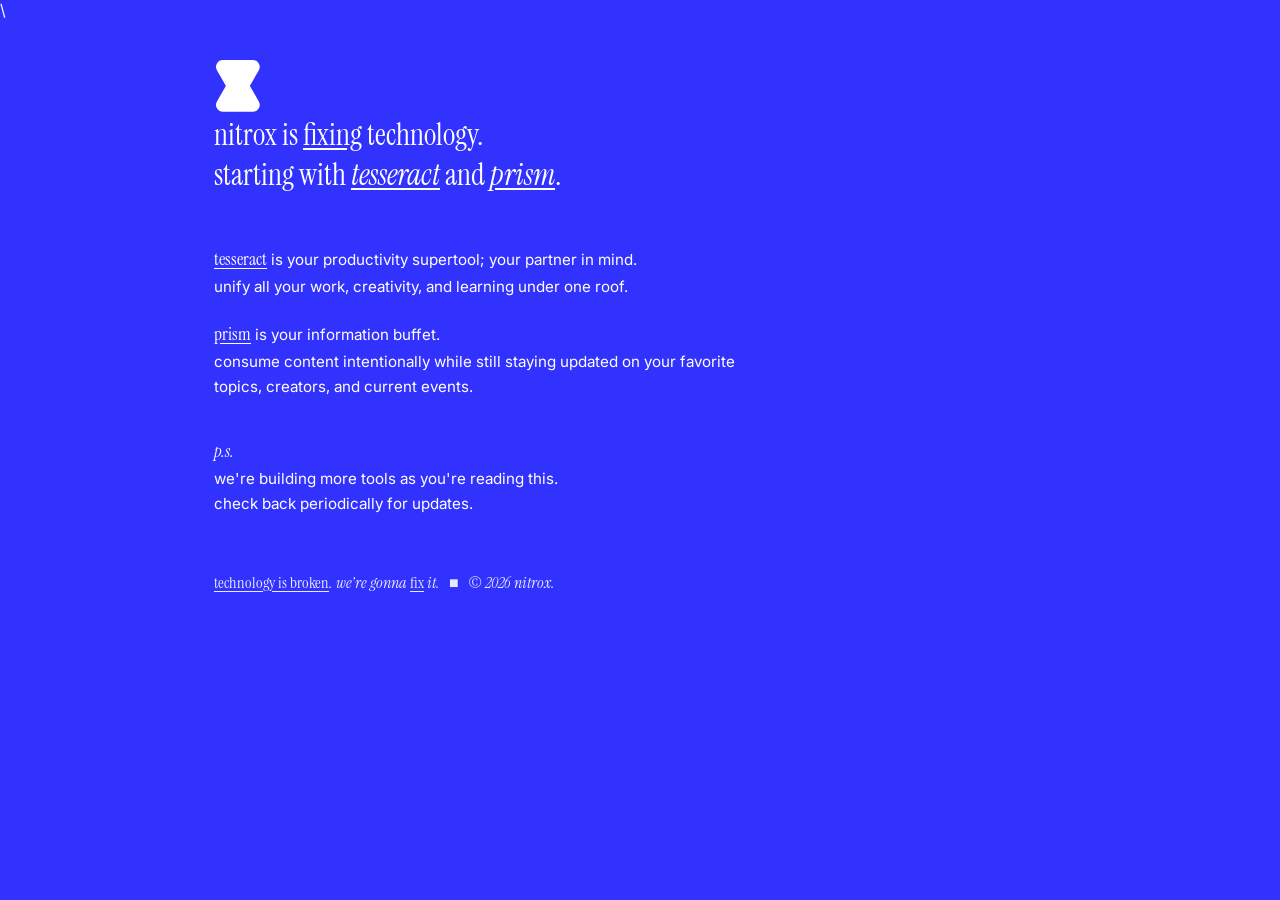
==== index.html @ 6a8e471b "add reference to png logo as favicon" ====
<!DOCTYPE html>
<html lang="en">
<head>
    <meta charset="UTF-8">
    <meta name="viewport" content="width=device-width, initial-scale=1.0">
    <title>nitrox is fixing technology.</title>
    <link rel="preconnect" href="https://fonts.googleapis.com">
    <link rel="preconnect" href="https://fonts.gstatic.com" crossorigin>
    <link href="https://fonts.googleapis.com/css2?family=EB+Garamond:ital,wght@0,400..800;1,400..800&family=Geist+Mono:wght@100..900&family=Instrument+Sans:ital,wght@0,400..700;1,400..700&family=Instrument+Serif:ital@0;1&family=Inter:ital,opsz,wght@0,14..32,100..900;1,14..32,100..900&display=swap" rel="stylesheet">
    <link rel="stylesheet" href="styles.css">
    <link rel="icon" type="image/svg+xml" href="./assets/white-logo-svg.svg">\    <link rel="icon" type="image/png" href="./assets/tesseract%20logo%2055px%20gap%20512px.png">
    <link rel="icon" type="image/png" href="./assets/white-logo-png.png">
</head>
<body>
    <main class="page">
        <!-- Hero -->
        <section class="hero">
            <div class="hero-logo">
                <img src="assets/white-logo-svg.svg" alt="nitrox logo">
            </div>
            <h1 class="hero-tagline">nitrox is <span class="underline">fixing</span> technology.<br>starting with <span class="underline italic">tesseract</span> and <span class="underline italic">prism</span>.</h1>
        </section>

        <!-- Product Descriptions -->
        <section class="product-descriptions">
            <p><span class="product-name underline">tesseract</span> is your productivity supertool; your partner in mind.<br>unify all your work, creativity, and learning under one roof.</p>
            <p><span class="product-name underline">prism</span> is your information buffet.<br>consume content intentionally while still staying updated on your favorite topics, creators, and current events.</p>
        </section>

        <!-- P.S. -->
        <section class="ps-section">
            <p class="ps-label">p.s.</p>
            <p>we're building more tools as you're reading this.<br>check back periodically for updates.</p>
        </section>


        <!-- Footer -->
        <footer class="site-footer">
            <p><span class="italic underline">technology is broken</span>. we're gonna <span class="italic underline">fix</span> it. &nbsp;&nbsp;&#9632;&nbsp;&nbsp; &copy; 2026 nitrox.</p>
        </footer>
    </main>
</body>
</html>
---- styles.css ----
@import url('https://fonts.googleapis.com/css2?family=EB+Garamond:ital,wght@0,400..800;1,400..800&family=Geist+Mono:wght@100..900&family=Instrument+Sans:ital,wght@0,400..700;1,400..700&family=Instrument+Serif:ital@0;1&family=Inter:ital,opsz,wght@0,14..32,100..900;1,14..32,100..900&display=swap');

:root {
    --serif: 'Instrument Serif', serif;
    --sans-serif: 'Inter', sans-serif;
    --mono: 'Geist Mono', monospace;
    --sans: 'Instrument Sans', sans-serif;
    --mond: 'EB Garamond', serif;

    --bg-blue: #3232FF;
    --text-white: #ffffff;
}

html, body {
    height: 100%;
    margin: 0;
    padding: 0;
}

body {
    background-color: var(--bg-blue);
    color: var(--text-white);
    font-family: var(--sans-serif);
    -webkit-font-smoothing: antialiased;
    -moz-osx-font-smoothing: grayscale;
}

.page {
    max-width: 900px;
    margin: 0 auto;
    padding: 40px 24px;
    box-sizing: border-box;
}

/* Hero */
.hero {
    display: flex;
    flex-direction: column;
    align-items: left;
    margin-bottom: 3rem;
}

.hero-logo img {
    width: 48px;
    height: auto;
    display: block;
    margin-bottom: 0;
}

.hero-tagline {
    font-family: var(--serif);
    font-size: 1.85rem;
    font-weight: 400;
    line-height: 1.35;
    margin: 0.25rem 0 0 0;
    max-width: 600px;
}

.underline {
    text-decoration: underline;
    text-underline-offset: 3px;
}

.italic {
    font-style: italic;
}

/* Product Descriptions */
.product-descriptions {
    margin-bottom: 2.5rem;
}

.product-descriptions p {
    font-family: var(--sans-serif);
    font-size: 0.95rem;
    line-height: 1.65;
    margin: 0 0 1.25rem 0;
    max-width: 560px;
}

.product-name {
    font-family: var(--serif);
    font-size: 1.15rem;
}

/* P.S. Section */
.ps-section {
    margin-bottom: 3.5rem;
}

.ps-label {
    font-family: var(--serif);
    font-style: italic;
    font-size: 1.05rem;
    margin: 0 0 0.25rem 0;
}

.ps-section p:last-child {
    font-family: var(--sans-serif);
    font-size: 0.95rem;
    line-height: 1.65;
    margin: 0;
    max-width: 560px;
}

/* Footer */
.site-footer {
    margin-top: 0.5rem;
    padding-bottom: 0.5rem;
}

.site-footer p {
    font-family: var(--serif);
    font-style: italic;
    font-size: 1rem;
    margin: 0;
    opacity: 0.9;
}

.site-footer .underline {
    font-style: normal;
}

/* Products Section */
.products-section {
    padding: 0;
    margin-bottom: 3rem;
    width: 100%;
    box-sizing: border-box;
}

.products-grid {
    display: grid;
    grid-template-columns: repeat(auto-fill, minmax(300px, 1fr));
    gap: 24px;
    padding: 0;
    max-width: 100%;
    margin: 0;
}

.product-card {
    display: flex;
    flex-direction: column;
    min-height: 380px;
    padding: 28px;
    border-radius: 20px;
    position: relative;
    overflow: hidden;
    background: rgba(255, 255, 255, 0.04);
    backdrop-filter: blur(16px);
    -webkit-backdrop-filter: blur(16px);
    border: 1px solid rgba(255, 255, 255, 0.08);
    transition: transform 0.35s ease, box-shadow 0.35s ease, border-color 0.35s ease;
    cursor: pointer;
}

.product-card:hover {
    transform: translateY(-6px);
}

.product-card::before {
    content: "";
    position: absolute;
    top: 0;
    left: 20px;
    right: 20px;
    height: 1px;
    border-radius: 20px 20px 0 0;
    z-index: 1;
    opacity: 0;
    transition: opacity 0.35s ease;
}

.product-card:hover::before {
    opacity: 1;
}

.tesseract-card {
    border-color: rgba(161, 97, 234, 0.15);
}

.tesseract-card::before {
    background: linear-gradient(90deg, transparent, rgba(161, 97, 234, 0.5), transparent);
}

.tesseract-card:hover {
    box-shadow: 0 12px 40px rgba(161, 97, 234, 0.2);
    border-color: rgba(161, 97, 234, 0.4);
}

.prism-card {
    border-color: rgba(100, 250, 83, 0.15);
}

.prism-card::before {
    background: linear-gradient(90deg, transparent, rgba(100, 250, 83, 0.5), transparent);
}

.prism-card:hover {
    box-shadow: 0 12px 40px rgba(100, 250, 83, 0.2);
    border-color: rgba(100, 250, 83, 0.4);
}

.niko-card {
    border-color: rgba(65, 105, 225, 0.15);
}

.niko-card::before {
    background: linear-gradient(90deg, transparent, rgba(65, 105, 225, 0.5), transparent);
}

.niko-card:hover {
    box-shadow: 0 12px 40px rgba(65, 105, 225, 0.2);
    border-color: rgba(65, 105, 225, 0.4);
}

.secret-card {
    border-color: rgba(255, 255, 255, 0.06);
}

.secret-card::before {
    background: linear-gradient(90deg, transparent, rgba(255, 255, 255, 0.3), transparent);
}

.secret-card:hover {
    box-shadow: 0 12px 40px rgba(255, 255, 255, 0.06);
    border-color: rgba(255, 255, 255, 0.15);
}

.card-header {
    display: flex;
    flex-direction: row;
    align-items: center;
    gap: 14px;
    margin-bottom: 16px;
    position: relative;
    z-index: 2;
}

.card-icon-container {
    width: 48px;
    height: 48px;
    display: flex;
    align-items: center;
    justify-content: center;
    flex-shrink: 0;
}

.card-icon {
    width: 40px;
    height: 40px;
}

.card-title {
    font-family: var(--serif);
    font-size: 1.7rem;
    font-weight: 400;
    margin: 0;
    color: #ffffff;
    letter-spacing: -0.01em;
}

.card-description {
    font-family: var(--sans-serif);
    font-weight: 400;
    color: #ffffff;
    opacity: 0.85;
    margin-top: auto;
    line-height: 1.5;
    font-size: 0.95rem;
    position: relative;
    z-index: 2;
}

.card-buttons {
    display: flex;
    gap: 0.75rem;
    margin-top: auto;
    flex-wrap: wrap;
    position: relative;
    z-index: 2;
}

.btn {
    padding: 0.5rem 1.25rem;
    border-radius: 50px;
    text-decoration: none;
    font-weight: 500;
    display: inline-block;
    transition: all 200ms ease;
    font-size: 0.85rem;
}

.btn-card {
    background: transparent;
    color: #ffffff;
    border: 1px solid rgba(255, 255, 255, 0.35);
}

.btn-card:hover {
    background: rgba(255, 255, 255, 0.1);
    border-color: rgba(255, 255, 255, 0.6);
    transform: translateY(-2px);
}

/* Decorative background icon */
.card-bg-icon {
    position: absolute;
    right: -30px;
    bottom: -30px;
    width: 220px;
    height: 220px;
    opacity: 0.06;
    z-index: 0;
    pointer-events: none;
}

.card-bg-icon svg {
    width: 100%;
    height: 100%;
}

h1, h2, h3 {
    font-family: var(--serif);
    font-weight: 400;
    color: #ffffff;
}

a {
    color: #ffffff;
}
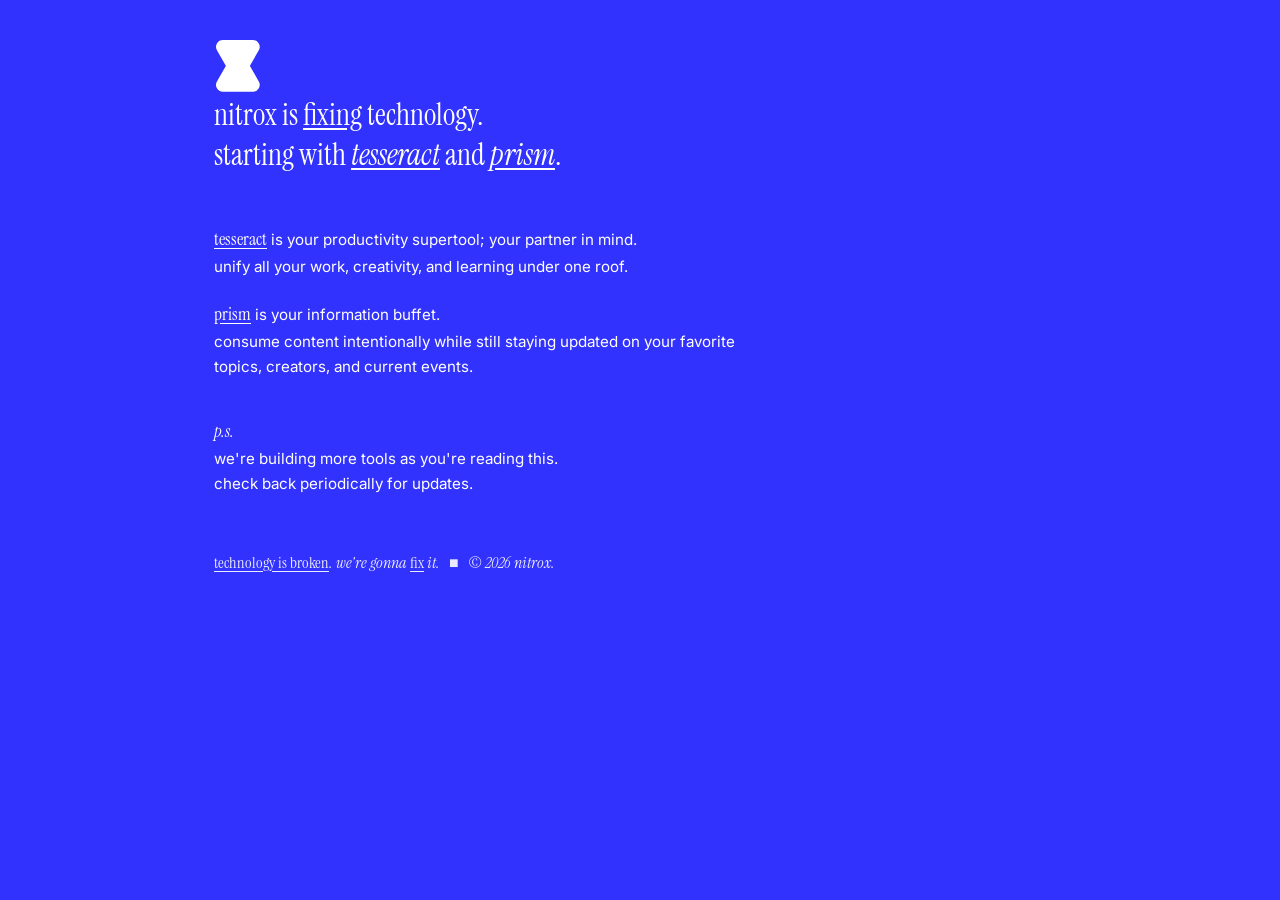
==== commit d2171c74: "removed stray line that uhhh changed the logo display; favicon + assets should be fixed now?" ====
--- a/index.html
+++ b/index.html
@@ -8,7 +8,7 @@
     <link rel="preconnect" href="https://fonts.gstatic.com" crossorigin>
     <link href="https://fonts.googleapis.com/css2?family=EB+Garamond:ital,wght@0,400..800;1,400..800&family=Geist+Mono:wght@100..900&family=Instrument+Sans:ital,wght@0,400..700;1,400..700&family=Instrument+Serif:ital@0;1&family=Inter:ital,opsz,wght@0,14..32,100..900;1,14..32,100..900&display=swap" rel="stylesheet">
     <link rel="stylesheet" href="styles.css">
-    <link rel="icon" type="image/svg+xml" href="./assets/white-logo-svg.svg">\    <link rel="icon" type="image/png" href="./assets/tesseract%20logo%2055px%20gap%20512px.png">
+    <link rel="icon" type="image/svg+xml" href="./assets/white-logo-svg.svg">
     <link rel="icon" type="image/png" href="./assets/white-logo-png.png">
 </head>
 <body>
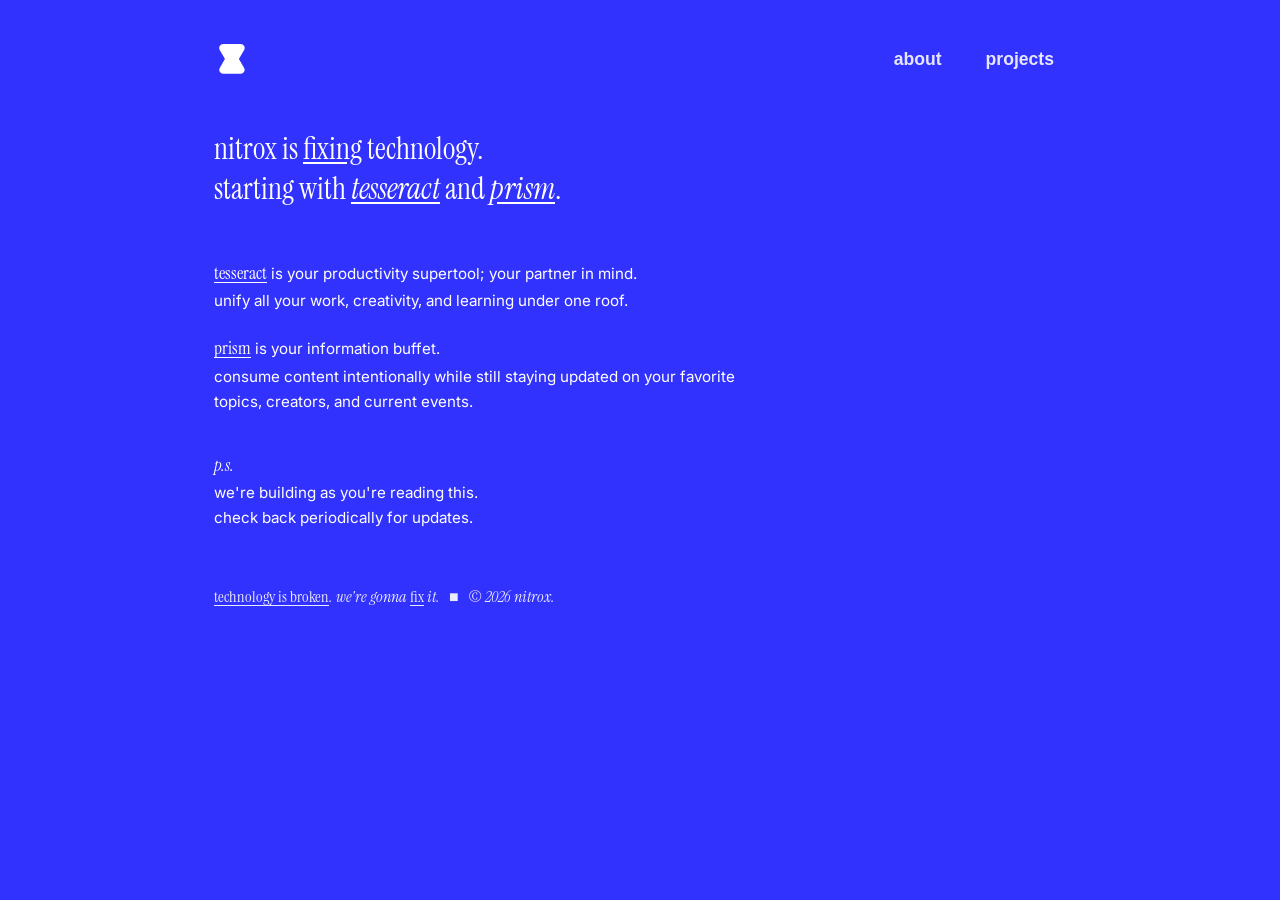
==== commit 0e44dc28: "major update frfr: add navbar" ====
--- a/index.html
+++ b/index.html
@@ -13,24 +13,36 @@
 </head>
 <body>
     <main class="page">
+        <!-- Navigation -->
+        <div id="nav-placeholder"></div>
+
         <!-- Hero -->
         <section class="hero">
-            <div class="hero-logo">
+            <!-- <div class="hero-logo">
                 <img src="assets/white-logo-svg.svg" alt="nitrox logo">
             </div>
-            <h1 class="hero-tagline">nitrox is <span class="underline">fixing</span> technology.<br>starting with <span class="underline italic">tesseract</span> and <span class="underline italic">prism</span>.</h1>
+            -->
+            <h1 class="hero-tagline">nitrox is <span class="underline">fixing</span> technology.
+                <br>starting with <span class="underline italic">tesseract</span> and <span class="underline italic">prism</span>.</h1>
         </section>
 
         <!-- Product Descriptions -->
         <section class="product-descriptions">
-            <p><span class="product-name underline">tesseract</span> is your productivity supertool; your partner in mind.<br>unify all your work, creativity, and learning under one roof.</p>
-            <p><span class="product-name underline">prism</span> is your information buffet.<br>consume content intentionally while still staying updated on your favorite topics, creators, and current events.</p>
+            <a href="https://nitroxhq.github.io/tesseract">
+                <p><span class="product-name underline">tesseract</span> is your productivity supertool; your partner in mind.<br>unify all your work, creativity, and learning under one roof.</p>
+            </a>
+            <p>
+                <a href="https://nitroxhq.github.io/prism">
+                    <span class="product-name underline">prism</span>
+                </a>
+                 is your information buffet.<br>consume content intentionally while still staying updated on your favorite topics, creators, and current events.</p>
+            </p>
         </section>
 
         <!-- P.S. -->
         <section class="ps-section">
             <p class="ps-label">p.s.</p>
-            <p>we're building more tools as you're reading this.<br>check back periodically for updates.</p>
+            <p>we're building as you're reading this.<br>check back periodically for updates.</p>
         </section>
 
 
@@ -39,5 +51,6 @@
             <p><span class="italic underline">technology is broken</span>. we're gonna <span class="italic underline">fix</span> it. &nbsp;&nbsp;&#9632;&nbsp;&nbsp; &copy; 2026 nitrox.</p>
         </footer>
     </main>
+    <script src="script.js"></script>
 </body>
 </html>
--- a/styles.css
+++ b/styles.css
@@ -25,11 +25,105 @@
     -moz-osx-font-smoothing: grayscale;
 }
 
+a {
+    text-decoration: none;
+}
+
 .page {
     max-width: 900px;
     margin: 0 auto;
     padding: 40px 24px;
     box-sizing: border-box;
+}
+
+/* Navigation */
+.nitrox-nav {
+    display: flex;
+    justify-content: space-between;
+    align-items: center;
+    width: 100%;
+    margin-bottom: 3rem;
+    box-sizing: border-box;
+}
+
+body > .nitrox-nav,
+body > #nav-placeholder > .nitrox-nav {
+    max-width: 900px;
+    margin: 0 auto 3rem auto;
+    padding: 32px 24px 0 24px;
+}
+
+.nav-links {
+    display: flex;
+    align-items: center;
+    gap: 1.25rem;
+    list-style: none;
+    margin: 0;
+    padding: 0;
+}
+
+.nav-links li {
+    list-style: none;
+    margin: 0;
+    padding: 0;
+}
+
+.nav-link {
+    font-family: var(--sans);
+    font-size: 1.1rem;
+    font-weight: 600;
+    color: var(--text-white);
+    text-decoration: none;
+    padding: 0.35rem 0.75rem;
+    border-radius: 999px;
+    opacity: 0.88;
+    display: inline-block;
+    transition: opacity 0.25s ease, background-color 0.25s ease, transform 0.25s ease;
+}
+
+.nav-link:hover {
+    opacity: 1;
+    background-color: rgba(255, 255, 255, 0.12);
+    transform: translateY(-1px);
+}
+
+.nav-link.active {
+    opacity: 1;
+    background-color: rgba(255, 255, 255, 0.18);
+}
+
+.nav-brand {
+    display: flex;
+    align-items: center;
+}
+
+.nav-brand-text {
+    font-family: var(--sans);
+    font-size: 1.1rem;
+    font-weight: 600;
+    color: var(--text-white);
+}
+
+.nav-logo-link {
+    display: inline-flex;
+    align-items: center;
+    justify-content: center;
+    text-decoration: none;
+    padding: 4px;
+    border-radius: 8px;
+    opacity: 1;
+    transition: opacity 0.25s ease, transform 0.25s ease;
+}
+
+.nav-logo-link:hover {
+    opacity: 0.8;
+    transform: translateY(-1px);
+}
+
+.nav-logo-img {
+    width: 28px;
+    height: auto;
+    display: block;
 }
 
 /* Hero */
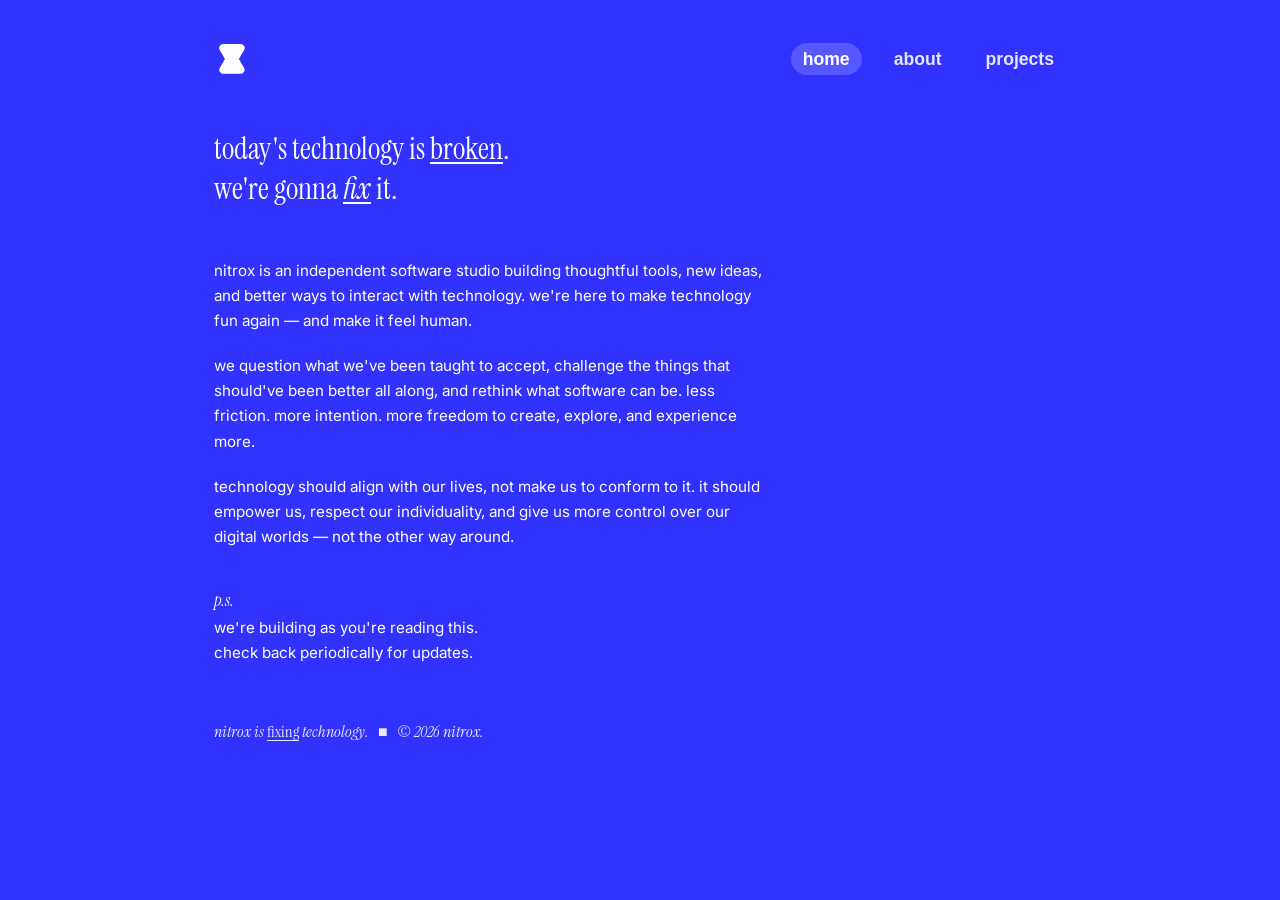
==== commit 33d1ee73: "MAJOR COPY UPDATES - from chatgpt lol" ====
--- a/index.html
+++ b/index.html
@@ -22,21 +22,17 @@
                 <img src="assets/white-logo-svg.svg" alt="nitrox logo">
             </div>
             -->
-            <h1 class="hero-tagline">nitrox is <span class="underline">fixing</span> technology.
-                <br>starting with <span class="underline italic">tesseract</span> and <span class="underline italic">prism</span>.</h1>
+            <h1 class="hero-tagline">today's technology is <span class="underline">broken</span>.
+                <br>we're gonna <span class="underline italic">fix</span> it.</h1>
         </section>
 
-        <!-- Product Descriptions -->
-        <section class="product-descriptions">
-            <a href="https://nitroxhq.github.io/tesseract">
-                <p><span class="product-name underline">tesseract</span> is your productivity supertool; your partner in mind.<br>unify all your work, creativity, and learning under one roof.</p>
-            </a>
-            <p>
-                <a href="https://nitroxhq.github.io/prism">
-                    <span class="product-name underline">prism</span>
-                </a>
-                 is your information buffet.<br>consume content intentionally while still staying updated on your favorite topics, creators, and current events.</p>
-            </p>
+        <!-- Nitrox Philosophy / Info -->
+        <section class="yap">
+            <p>nitrox is an independent software studio building thoughtful tools, new ideas, and better ways to interact with technology. we're here to make technology fun again — and make it feel human.</p>
+        
+            <p>we question what we've been taught to accept, challenge the things that should've been better all along, and rethink what software can be. less friction. more intention. more freedom to create, explore, and experience more.</p>
+        
+            <p>technology should align with our lives, not make us to conform to it. it should empower us, respect our individuality, and give us more control over our digital worlds — not the other way around.</p>
         </section>
 
         <!-- P.S. -->
@@ -48,7 +44,7 @@
 
         <!-- Footer -->
         <footer class="site-footer">
-            <p><span class="italic underline">technology is broken</span>. we're gonna <span class="italic underline">fix</span> it. &nbsp;&nbsp;&#9632;&nbsp;&nbsp; &copy; 2026 nitrox.</p>
+            <p>nitrox is <span class="italic underline">fixing</span> technology. &nbsp;&nbsp;&#9632;&nbsp;&nbsp; &copy; 2026 nitrox.</p>
         </footer>
     </main>
     <script src="script.js"></script>
--- a/styles.css
+++ b/styles.css
@@ -165,6 +165,20 @@
 }
 
 .product-descriptions p {
+    font-family: var(--sans-serif);
+    font-size: 0.95rem;
+    line-height: 1.65;
+    margin: 0 0 1.25rem 0;
+    max-width: 560px;
+}
+
+/* PT 2 IDK - 10.17.2026 04:41pm *
+/* Product Descriptions */
+.yap {
+    margin-bottom: 2.5rem;
+}
+
+.yap p {
     font-family: var(--sans-serif);
     font-size: 0.95rem;
     line-height: 1.65;
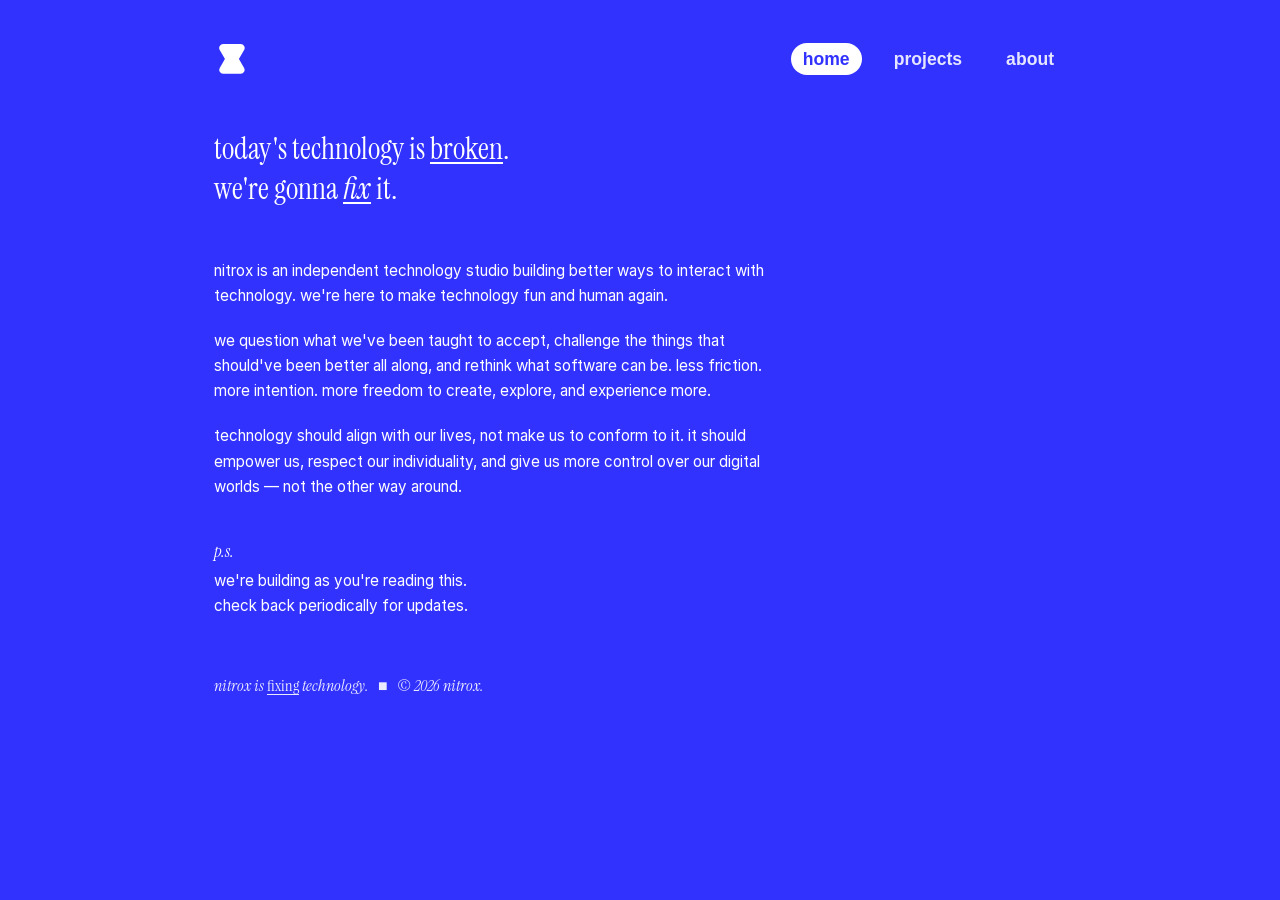
==== commit f5a94ea1: "major refactoring + edits; offline fonts - added `:3` paage to make into a bsod later - made nitrox " ====
--- a/index.html
+++ b/index.html
@@ -4,10 +4,12 @@
     <meta charset="UTF-8">
     <meta name="viewport" content="width=device-width, initial-scale=1.0">
     <title>nitrox is fixing technology.</title>
-    <link rel="preconnect" href="https://fonts.googleapis.com">
-    <link rel="preconnect" href="https://fonts.gstatic.com" crossorigin>
-    <link href="https://fonts.googleapis.com/css2?family=EB+Garamond:ital,wght@0,400..800;1,400..800&family=Geist+Mono:wght@100..900&family=Instrument+Sans:ital,wght@0,400..700;1,400..700&family=Instrument+Serif:ital@0;1&family=Inter:ital,opsz,wght@0,14..32,100..900;1,14..32,100..900&display=swap" rel="stylesheet">
+    <!--<link rel="preconnect" href="https://fonts.googleapis.com">-->
+    <!--<link rel="preconnect" href="https://fonts.gstatic.com" crossorigin>-->
+    <!--<link href="https://fonts.googleapis.com/css2?family=EB+Garamond:ital,wght@0,400..800;1,400..800&family=Geist+Mono:wght@100..900&family=Instrument+Sans:ital,wght@0,400..700;1,400..700&family=Instrument+Serif:ital@0;1&family=Inter:ital,opsz,wght@0,14..32,100..900;1,14..32,100..900&display=swap" rel="stylesheet">-->
     <link rel="stylesheet" href="styles.css">
+    <link rel="stylesheet" href="assets/fonts/inter/inter.css">
+
     <link rel="icon" type="image/svg+xml" href="./assets/white-logo-svg.svg">
     <link rel="icon" type="image/png" href="./assets/white-logo-png.png">
 </head>
@@ -28,7 +30,7 @@
 
         <!-- Nitrox Philosophy / Info -->
         <section class="yap">
-            <p>nitrox is an independent software studio building thoughtful tools, new ideas, and better ways to interact with technology. we're here to make technology fun again — and make it feel human.</p>
+            <p>nitrox is an independent technology studio building better ways to interact with technology. we're here to make technology fun and human again.</p>
         
             <p>we question what we've been taught to accept, challenge the things that should've been better all along, and rethink what software can be. less friction. more intention. more freedom to create, explore, and experience more.</p>
         
--- a/styles.css
+++ b/styles.css
@@ -1,11 +1,37 @@
-@import url('https://fonts.googleapis.com/css2?family=EB+Garamond:ital,wght@0,400..800;1,400..800&family=Geist+Mono:wght@100..900&family=Instrument+Sans:ital,wght@0,400..700;1,400..700&family=Instrument+Serif:ital@0;1&family=Inter:ital,opsz,wght@0,14..32,100..900;1,14..32,100..900&display=swap');
-
+/*@import url('https://fonts.googleapis.com/css2?family=EB+Garamond:ital,wght@0,400..800;1,400..800&family=Geist+Mono:wght@100..900&family=Instrument+Sans:ital,wght@0,400..700;1,400..700&family=Instrument+Serif:ital@0;1&family=Inter:ital,opsz,wght@0,14..32,100..900;1,14..32,100..900&display=swap');*/
+
+/* LOCAL FONTS (WORKS OFFLINE~) */
+@font-face {
+  font-family: 'Instrument Serif';
+  font-weight: 400;
+  src: url('assets/fonts/instrument-serif/InstrumentSerif-Regular.woff2') format('woff2');
+}
+
+@font-face {
+  font-family: 'Instrument Serif';
+  font-weight: 400;
+  font-style: italic;
+  src: url('assets/fonts/instrument-serif/InstrumentSerif-Italic.woff2') format('woff2');
+}
+
+@font-face {
+  font-family: 'Inter';
+  font-weight: 400;
+  src: url('assets/fonts/inter/Inter-Regular.woff2') format('woff2');
+
+@font-face {
+font-family: 'Instrument Sans';
+font-weight: 400;
+src: url('assets/fonts/instrument-sans/InstrumentSans-VariableFont_wdth,wght.woff2') format('woff2');
+}
+
+}
 :root {
     --serif: 'Instrument Serif', serif;
     --sans-serif: 'Inter', sans-serif;
-    --mono: 'Geist Mono', monospace;
+    /*--mono: 'Geist Mono', monospace;*/
     --sans: 'Instrument Sans', sans-serif;
-    --mond: 'EB Garamond', serif;
+    /*--mond: 'EB Garamond', serif;*/
 
     --bg-blue: #3232FF;
     --text-white: #ffffff;
@@ -27,6 +53,7 @@
 
 a {
     text-decoration: none;
+    color: #ffffff;
 }
 
 .page {
@@ -35,6 +62,118 @@
     padding: 40px 24px;
     box-sizing: border-box;
 }
+
+h1, h2, h3 {
+    font-family: var(--serif);
+    font-weight: 400;
+    color: #ffffff;
+}
+p {
+    font-family: var(--sans-serif);
+    font-size: 1rem;
+    margin: 0.5rem 0;
+    line-height: 1.5;       
+}
+
+
+
+
+
+
+
+
+
+/*body.center-msg {
+    margin: 0;
+    padding: 40px 24px;
+    background-color: var(--bg-blue);
+    color: #ffffff;
+    font-family: var(--sans-serif);
+    -webkit-font-smoothing: antialiased;
+    -moz-osx-font-smoothing: grayscale;
+    display: flex;
+    flex-direction: column;
+    align-items: center;
+    justify-content: center;
+    min-height: 100vh;
+    text-align: center;
+    max-width: 600px;
+    margin: 0 auto;
+    box-sizing: border-box;
+}*/
+h1.center-msg {
+    font-family: var(--serif);
+    font-weight: 400;
+    font-size: 4rem;
+    margin: 0 0 1rem 0;
+}
+p.center-msg {
+    font-family: var(--sans-serif);
+    font-size: 1rem;
+    margin: 0.5rem 0;
+    line-height: 1.5;
+}
+a.button {
+    display: inline-block;
+    margin-top: 2rem;
+    padding: 0.65rem 1.3rem;
+    background-color: rgba(255,255,255,0.12);
+    color: #ffffff;
+    text-decoration: none;
+    border-radius: 50px;
+    font-weight: 600;
+    font-size: 0.9rem;
+    transition: background-color 160ms ease;
+}
+a.button:hover {
+    background-color: rgba(255,255,255,0.22);
+}
+
+
+
+
+
+
+
+
+
+
+/* formatting */
+.underline {
+    text-decoration: underline;
+    text-underline-offset: 3px;
+}
+
+.italic {
+    font-style: italic;
+}
+.serif {
+    font-family: var(--serif);
+    font-size: 1.3rem;
+}
+.sans-serif {
+    font-family: var(--sans-serif);
+    font-size: 1.3rem;
+}
+.center-msg {
+    flex-direction: column;
+    align-items: center;
+    justify-content: center;
+    min-height: 100vh;
+    text-align: center;
+}
+
+
+
+
+
+
+
+
+
+
+
+
 
 /* Navigation */
 .nitrox-nav {
@@ -83,13 +222,15 @@
 
 .nav-link:hover {
     opacity: 1;
-    background-color: rgba(255, 255, 255, 0.12);
+    background-color: rgba(255, 255, 255, 0.17);
     transform: translateY(-1px);
 }
 
 .nav-link.active {
     opacity: 1;
-    background-color: rgba(255, 255, 255, 0.18);
+    /*background-color: rgba(255, 255, 255, 0.18);*/
+    color: var(--bg-blue);
+    background-color: rgba(255, 255, 255, 1);
 }
 
 .nav-brand {
@@ -126,6 +267,48 @@
     display: block;
 }
 
+/* more */
+/* Tooltip for navbar links - appears on hover */
+/* idk why its not working - 10.18.2026*/
+.nav-bsod:hover::after {
+  content: "bsod";
+  position: absolute;
+  bottom: 100%; /* Position below the link */
+  left: 50%; /* Center horizontally */
+  transform: translateX(-50%); /* Center the text */
+  background-color: #000;
+  color: #fff;
+  padding: 6px 10px;
+  border-radius: 8px;
+  font-family: var(--serif);
+  font-size: 14px;
+  white-space: nowrap;
+  z-index: 1000;
+  opacity: 0;
+  transition: opacity 0.2s;
+}
+
+/* Show tooltip when hovering */
+.nav-bsod:hover::after,
+.nav-bsod:hover::after:hover {
+  opacity: 1;
+}
+
+/* Hide tooltip when mouse leaves */
+.nav-bsod:not(:hover)::after {
+  display: none;
+}
+
+
+
+
+
+
+
+
+
+
+
 /* Hero */
 .hero {
     display: flex;
@@ -150,14 +333,25 @@
     max-width: 600px;
 }
 
-.underline {
-    text-decoration: underline;
-    text-underline-offset: 3px;
-}
-
-.italic {
-    font-style: italic;
-}
+
+
+
+
+
+
+
+
+
+
+
+
+
+
+
+
+
+
+
 
 /* Product Descriptions */
 .product-descriptions {
@@ -171,6 +365,7 @@
     margin: 0 0 1.25rem 0;
     max-width: 560px;
 }
+
 
 /* PT 2 IDK - 10.17.2026 04:41pm *
 /* Product Descriptions */
@@ -428,12 +623,3 @@
     height: 100%;
 }
 
-h1, h2, h3 {
-    font-family: var(--serif);
-    font-weight: 400;
-    color: #ffffff;
-}
-
-a {
-    color: #ffffff;
-}
--- a/assets/fonts/inter/inter.css
+++ b/assets/fonts/inter/inter.css
@@ -0,0 +1,148 @@
+/* Variable fonts usage:
+:root { font-family: "Inter", sans-serif; }
+@supports (font-variation-settings: normal) {
+  :root { font-family: "InterVariable", sans-serif; font-optical-sizing: auto; }
+} */
+@font-face {
+  font-family: InterVariable;
+  font-style: normal;
+  font-weight: 100 900;
+  font-display: swap;
+  src: url("InterVariable.woff2") format("woff2");
+}
+@font-face {
+  font-family: InterVariable;
+  font-style: italic;
+  font-weight: 100 900;
+  font-display: swap;
+  src: url("InterVariable-Italic.woff2") format("woff2");
+}
+
+/* static fonts */
+@font-face { font-family: "Inter"; font-style: normal; font-weight: 100; font-display: swap; src: url("Inter-Thin.woff2") format("woff2"); }
+@font-face { font-family: "Inter"; font-style: italic; font-weight: 100; font-display: swap; src: url("Inter-ThinItalic.woff2") format("woff2"); }
+@font-face { font-family: "Inter"; font-style: normal; font-weight: 200; font-display: swap; src: url("Inter-ExtraLight.woff2") format("woff2"); }
+@font-face { font-family: "Inter"; font-style: italic; font-weight: 200; font-display: swap; src: url("Inter-ExtraLightItalic.woff2") format("woff2"); }
+@font-face { font-family: "Inter"; font-style: normal; font-weight: 300; font-display: swap; src: url("Inter-Light.woff2") format("woff2"); }
+@font-face { font-family: "Inter"; font-style: italic; font-weight: 300; font-display: swap; src: url("Inter-LightItalic.woff2") format("woff2"); }
+@font-face { font-family: "Inter"; font-style: normal; font-weight: 400; font-display: swap; src: url("Inter-Regular.woff2") format("woff2"); }
+@font-face { font-family: "Inter"; font-style: italic; font-weight: 400; font-display: swap; src: url("Inter-Italic.woff2") format("woff2"); }
+@font-face { font-family: "Inter"; font-style: normal; font-weight: 500; font-display: swap; src: url("Inter-Medium.woff2") format("woff2"); }
+@font-face { font-family: "Inter"; font-style: italic; font-weight: 500; font-display: swap; src: url("Inter-MediumItalic.woff2") format("woff2"); }
+@font-face { font-family: "Inter"; font-style: normal; font-weight: 600; font-display: swap; src: url("Inter-SemiBold.woff2") format("woff2"); }
+@font-face { font-family: "Inter"; font-style: italic; font-weight: 600; font-display: swap; src: url("Inter-SemiBoldItalic.woff2") format("woff2"); }
+@font-face { font-family: "Inter"; font-style: normal; font-weight: 700; font-display: swap; src: url("Inter-Bold.woff2") format("woff2"); }
+@font-face { font-family: "Inter"; font-style: italic; font-weight: 700; font-display: swap; src: url("Inter-BoldItalic.woff2") format("woff2"); }
+@font-face { font-family: "Inter"; font-style: normal; font-weight: 800; font-display: swap; src: url("Inter-ExtraBold.woff2") format("woff2"); }
+@font-face { font-family: "Inter"; font-style: italic; font-weight: 800; font-display: swap; src: url("Inter-ExtraBoldItalic.woff2") format("woff2"); }
+@font-face { font-family: "Inter"; font-style: normal; font-weight: 900; font-display: swap; src: url("Inter-Black.woff2") format("woff2"); }
+@font-face { font-family: "Inter"; font-style: italic; font-weight: 900; font-display: swap; src: url("Inter-BlackItalic.woff2") format("woff2"); }
+@font-face { font-family: "InterDisplay"; font-style: normal; font-weight: 100; font-display: swap; src: url("InterDisplay-Thin.woff2") format("woff2"); }
+@font-face { font-family: "InterDisplay"; font-style: italic; font-weight: 100; font-display: swap; src: url("InterDisplay-ThinItalic.woff2") format("woff2"); }
+@font-face { font-family: "InterDisplay"; font-style: normal; font-weight: 200; font-display: swap; src: url("InterDisplay-ExtraLight.woff2") format("woff2"); }
+@font-face { font-family: "InterDisplay"; font-style: italic; font-weight: 200; font-display: swap; src: url("InterDisplay-ExtraLightItalic.woff2") format("woff2"); }
+@font-face { font-family: "InterDisplay"; font-style: normal; font-weight: 300; font-display: swap; src: url("InterDisplay-Light.woff2") format("woff2"); }
+@font-face { font-family: "InterDisplay"; font-style: italic; font-weight: 300; font-display: swap; src: url("InterDisplay-LightItalic.woff2") format("woff2"); }
+@font-face { font-family: "InterDisplay"; font-style: normal; font-weight: 400; font-display: swap; src: url("InterDisplay-Regular.woff2") format("woff2"); }
+@font-face { font-family: "InterDisplay"; font-style: italic; font-weight: 400; font-display: swap; src: url("InterDisplay-Italic.woff2") format("woff2"); }
+@font-face { font-family: "InterDisplay"; font-style: normal; font-weight: 500; font-display: swap; src: url("InterDisplay-Medium.woff2") format("woff2"); }
+@font-face { font-family: "InterDisplay"; font-style: italic; font-weight: 500; font-display: swap; src: url("InterDisplay-MediumItalic.woff2") format("woff2"); }
+@font-face { font-family: "InterDisplay"; font-style: normal; font-weight: 600; font-display: swap; src: url("InterDisplay-SemiBold.woff2") format("woff2"); }
+@font-face { font-family: "InterDisplay"; font-style: italic; font-weight: 600; font-display: swap; src: url("InterDisplay-SemiBoldItalic.woff2") format("woff2"); }
+@font-face { font-family: "InterDisplay"; font-style: normal; font-weight: 700; font-display: swap; src: url("InterDisplay-Bold.woff2") format("woff2"); }
+@font-face { font-family: "InterDisplay"; font-style: italic; font-weight: 700; font-display: swap; src: url("InterDisplay-BoldItalic.woff2") format("woff2"); }
+@font-face { font-family: "InterDisplay"; font-style: normal; font-weight: 800; font-display: swap; src: url("InterDisplay-ExtraBold.woff2") format("woff2"); }
+@font-face { font-family: "InterDisplay"; font-style: italic; font-weight: 800; font-display: swap; src: url("InterDisplay-ExtraBoldItalic.woff2") format("woff2"); }
+@font-face { font-family: "InterDisplay"; font-style: normal; font-weight: 900; font-display: swap; src: url("InterDisplay-Black.woff2") format("woff2"); }
+@font-face { font-family: "InterDisplay"; font-style: italic; font-weight: 900; font-display: swap; src: url("InterDisplay-BlackItalic.woff2") format("woff2"); }
+
+@font-feature-values InterVariable {
+    @character-variant {
+        cv01: 1; cv02: 2; cv03: 3; cv04: 4; cv05: 5; cv06: 6; cv07: 7; cv08: 8;
+        cv09: 9; cv10: 10; cv11: 11; cv12: 12; cv13: 13;
+        alt-1:            1; /* Alternate one */
+        alt-3:            9; /* Flat-top three */
+        open-4:           2; /* Open four */
+        open-6:           3; /* Open six */
+        open-9:           4; /* Open nine */
+        lc-l-with-tail:   5; /* Lower-case L with tail */
+        simplified-u:     6; /* Simplified u */
+        alt-double-s:     7; /* Alternate German double s */
+        uc-i-with-serif:  8; /* Upper-case i with serif */
+        uc-g-with-spur:  10; /* Capital G with spur */
+        single-story-a:  11; /* Single-story a */
+        compact-lc-f:    12; /* Compact f */
+        compact-lc-t:    13; /* Compact t */
+    }
+    @styleset {
+        ss01: 1; ss02: 2; ss03: 3; ss04: 4; ss05: 5; ss06: 6; ss07: 7; ss08: 8;
+        open-digits: 1;                /* Open digits */
+        disambiguation: 2;             /* Disambiguation (with zero) */
+        disambiguation-except-zero: 4; /* Disambiguation (no zero) */
+        round-quotes-and-commas: 3;    /* Round quotes &amp; commas */
+        square-punctuation: 7;         /* Square punctuation */
+        square-quotes: 8;              /* Square quotes */
+        circled-characters: 5;         /* Circled characters */
+        squared-characters: 6;         /* Squared characters */
+    }
+}
+@font-feature-values Inter {
+    @character-variant {
+        cv01: 1; cv02: 2; cv03: 3; cv04: 4; cv05: 5; cv06: 6; cv07: 7; cv08: 8;
+        cv09: 9; cv10: 10; cv11: 11; cv12: 12; cv13: 13;
+        alt-1:            1; /* Alternate one */
+        alt-3:            9; /* Flat-top three */
+        open-4:           2; /* Open four */
+        open-6:           3; /* Open six */
+        open-9:           4; /* Open nine */
+        lc-l-with-tail:   5; /* Lower-case L with tail */
+        simplified-u:     6; /* Simplified u */
+        alt-double-s:     7; /* Alternate German double s */
+        uc-i-with-serif:  8; /* Upper-case i with serif */
+        uc-g-with-spur:  10; /* Capital G with spur */
+        single-story-a:  11; /* Single-story a */
+        compact-lc-f:    12; /* Compact f */
+        compact-lc-t:    13; /* Compact t */
+    }
+    @styleset {
+        ss01: 1; ss02: 2; ss03: 3; ss04: 4; ss05: 5; ss06: 6; ss07: 7; ss08: 8;
+        open-digits: 1;                /* Open digits */
+        disambiguation: 2;             /* Disambiguation (with zero) */
+        disambiguation-except-zero: 4; /* Disambiguation (no zero) */
+        round-quotes-and-commas: 3;    /* Round quotes &amp; commas */
+        square-punctuation: 7;         /* Square punctuation */
+        square-quotes: 8;              /* Square quotes */
+        circled-characters: 5;         /* Circled characters */
+        squared-characters: 6;         /* Squared characters */
+    }
+}
+@font-feature-values InterDisplay {
+    @character-variant {
+        cv01: 1; cv02: 2; cv03: 3; cv04: 4; cv05: 5; cv06: 6; cv07: 7; cv08: 8;
+        cv09: 9; cv10: 10; cv11: 11; cv12: 12; cv13: 13;
+        alt-1:            1; /* Alternate one */
+        alt-3:            9; /* Flat-top three */
+        open-4:           2; /* Open four */
+        open-6:           3; /* Open six */
+        open-9:           4; /* Open nine */
+        lc-l-with-tail:   5; /* Lower-case L with tail */
+        simplified-u:     6; /* Simplified u */
+        alt-double-s:     7; /* Alternate German double s */
+        uc-i-with-serif:  8; /* Upper-case i with serif */
+        uc-g-with-spur:  10; /* Capital G with spur */
+        single-story-a:  11; /* Single-story a */
+        compact-lc-f:    12; /* Compact f */
+        compact-lc-t:    13; /* Compact t */
+    }
+    @styleset {
+        ss01: 1; ss02: 2; ss03: 3; ss04: 4; ss05: 5; ss06: 6; ss07: 7; ss08: 8;
+        open-digits: 1;                /* Open digits */
+        disambiguation: 2;             /* Disambiguation (with zero) */
+        disambiguation-except-zero: 4; /* Disambiguation (no zero) */
+        round-quotes-and-commas: 3;    /* Round quotes &amp; commas */
+        square-punctuation: 7;         /* Square punctuation */
+        square-quotes: 8;              /* Square quotes */
+        circled-characters: 5;         /* Circled characters */
+        squared-characters: 6;         /* Squared characters */
+    }
+}
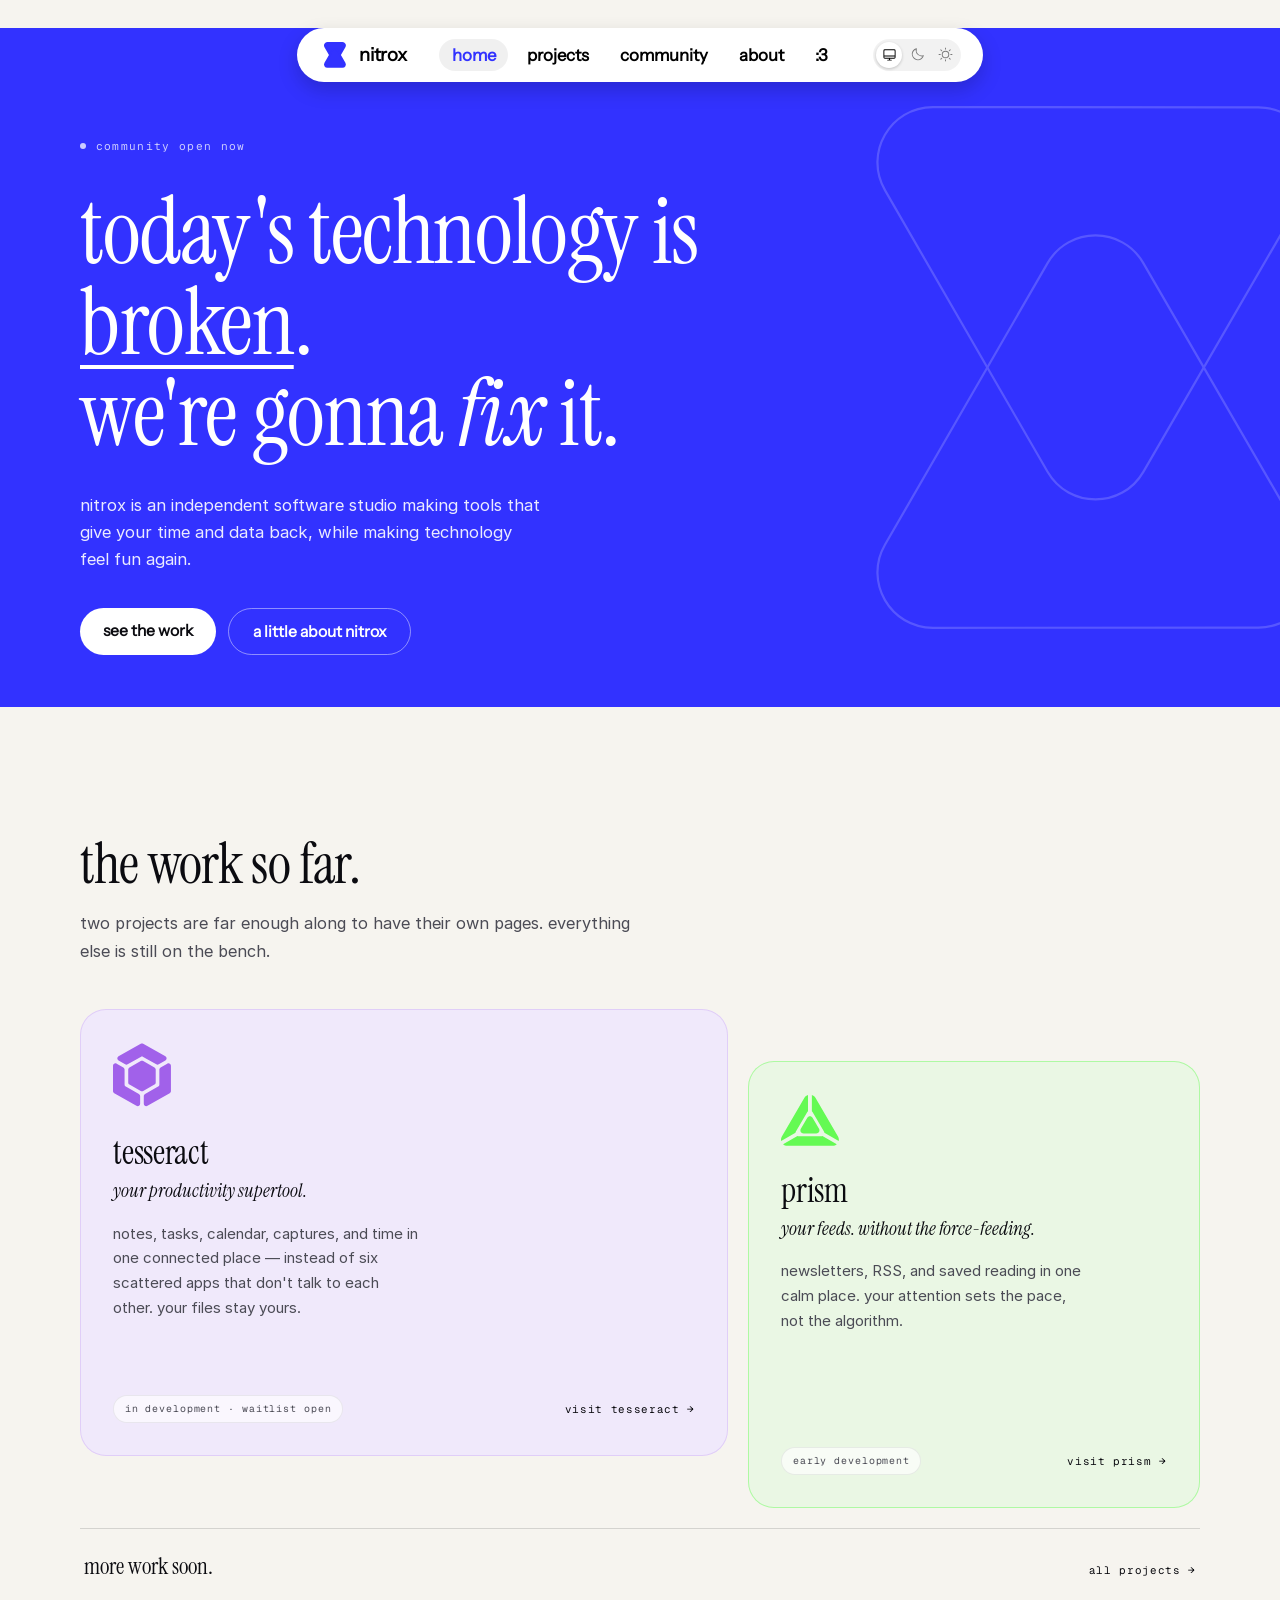
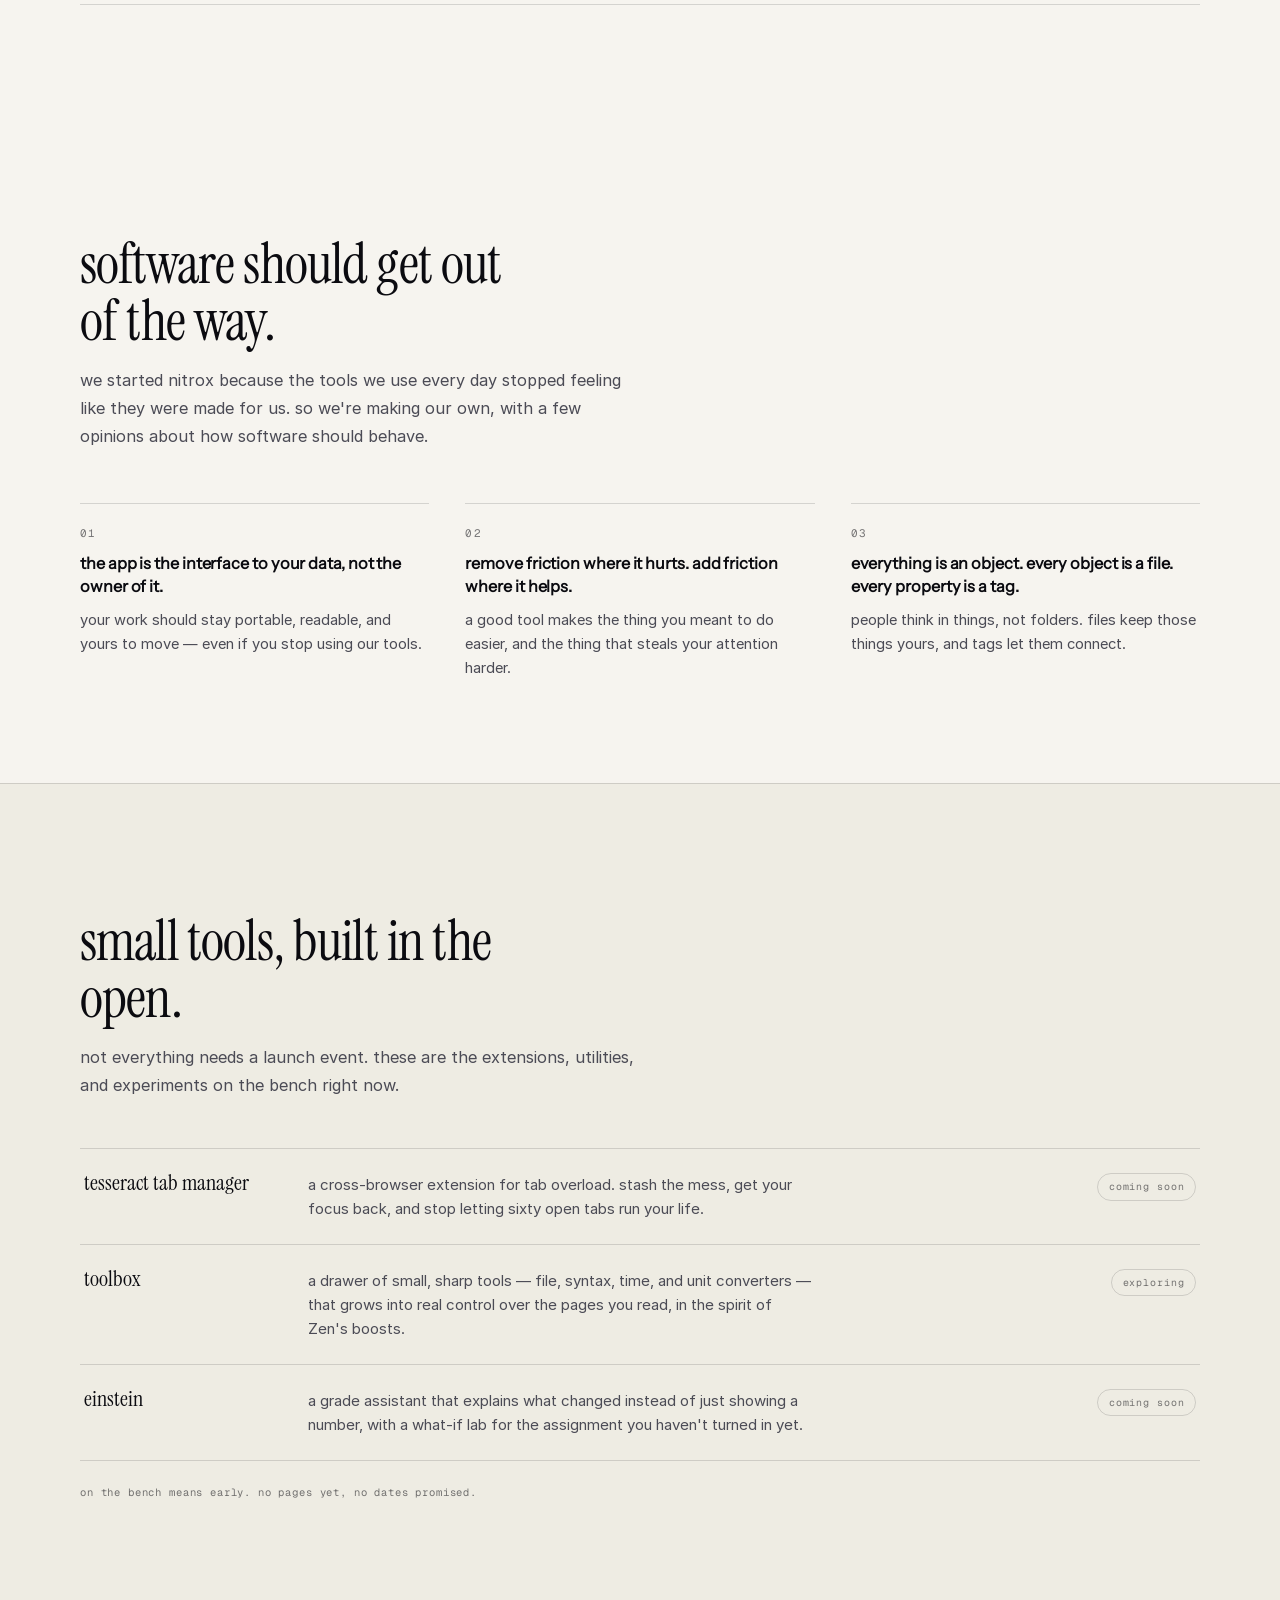
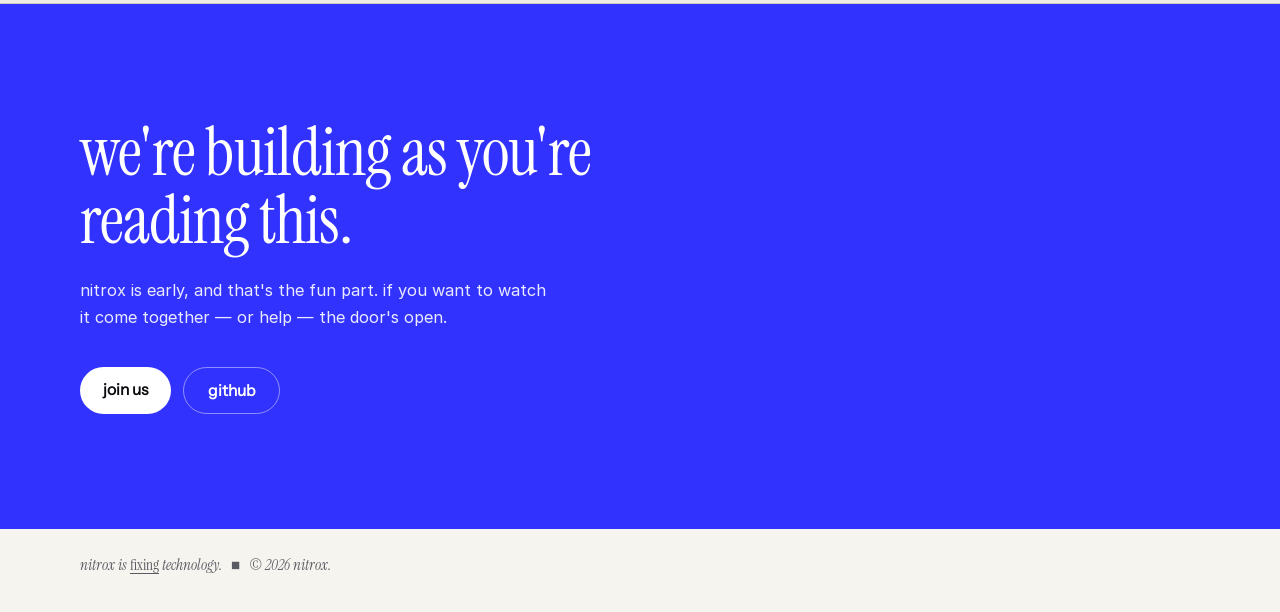
==== commit 4068c484: "landing page redesign, theme system, mission merge - new homepage (index.html, home.css, home.js): h" ====
--- a/index.html
+++ b/index.html
@@ -4,51 +4,214 @@
     <meta charset="UTF-8">
     <meta name="viewport" content="width=device-width, initial-scale=1.0">
     <title>nitrox is fixing technology.</title>
-    <!--<link rel="preconnect" href="https://fonts.googleapis.com">-->
-    <!--<link rel="preconnect" href="https://fonts.gstatic.com" crossorigin>-->
-    <!--<link href="https://fonts.googleapis.com/css2?family=EB+Garamond:ital,wght@0,400..800;1,400..800&family=Geist+Mono:wght@100..900&family=Instrument+Sans:ital,wght@0,400..700;1,400..700&family=Instrument+Serif:ital@0;1&family=Inter:ital,opsz,wght@0,14..32,100..900;1,14..32,100..900&display=swap" rel="stylesheet">-->
+    <meta name="description" content="nitrox is an independent software studio making tools that give your time and data back.">
+
+    <meta property="og:title" content="nitrox is fixing technology.">
+    <meta property="og:description" content="an independent software studio making tools that give your time and data back.">
+    <meta property="og:type" content="website">
+    <meta property="og:url" content="https://nitroxhq.github.io/">
+    <meta name="twitter:card" content="summary">
+    <meta name="theme-color" content="#3232ff">
+
+    <script src="./theme.js"></script>
     <link rel="stylesheet" href="styles.css">
     <link rel="stylesheet" href="assets/fonts/inter/inter.css">
+    <link rel="stylesheet" href="home.css">
 
     <link rel="icon" type="image/svg+xml" href="./assets/white-logo-svg.svg">
     <link rel="icon" type="image/png" href="./assets/white-logo-png.png">
 </head>
-<body>
-    <main class="page">
-        <!-- Navigation -->
-        <div id="nav-placeholder"></div>
-
-        <!-- Hero -->
-        <section class="hero">
-            <!-- <div class="hero-logo">
-                <img src="assets/white-logo-svg.svg" alt="nitrox logo">
-            </div>
-            -->
-            <h1 class="hero-tagline">today's technology is <span class="underline">broken</span>.
-                <br>we're gonna <span class="underline italic">fix</span> it.</h1>
-        </section>
-
-        <!-- Nitrox Philosophy / Info -->
-        <section class="yap">
-            <p>nitrox is an independent technology studio building better ways to interact with technology. we're here to make technology fun and human again.</p>
-        
-            <p>we question what we've been taught to accept, challenge the things that should've been better all along, and rethink what software can be. less friction. more intention. more freedom to create, explore, and experience more.</p>
-        
-            <p>technology should align with our lives, not make us to conform to it. it should empower us, respect our individuality, and give us more control over our digital worlds — not the other way around.</p>
-        </section>
-
-        <!-- P.S. -->
-        <section class="ps-section">
-            <p class="ps-label">p.s.</p>
-            <p>we're building as you're reading this.<br>check back periodically for updates.</p>
-        </section>
-
-
-        <!-- Footer -->
+<body class="home">
+    <div id="nav-placeholder"></div>
+
+    <main>
+        <!-- ============ HERO ============ -->
+        <section class="hero-field">
+            <svg class="hero-mark" viewBox="0 0 141 152" fill="none" aria-hidden="true">
+                <path d="M83.0651 103.897C77.2824 113.882 62.8631 113.872 57.0943 103.879L12.9996 27.5C7.22423 17.496 14.4492 4.99241 26.0006 5.00039L114.296 5.06139C125.847 5.06938 133.055 17.583 127.266 27.579L83.0651 103.897Z" stroke="white" stroke-width="0.6" stroke-linecap="round" stroke-linejoin="round"/>
+                <path d="M83.0651 47.2766C77.2824 37.292 62.8631 37.302 57.0943 47.2945L12.9997 123.674C7.22425 133.678 14.4492 146.181 26.0006 146.173L114.296 146.112C125.847 146.104 133.055 133.591 127.266 123.595L83.0651 47.2766Z" stroke="white" stroke-width="0.6" stroke-linecap="round" stroke-linejoin="round"/>
+            </svg>
+
+            <div class="hero-inner">
+                <p class="eyebrow">community open now</p>
+
+                <h1 class="hero-title">
+                    today's technology is <span class="u">broken</span>.<br>
+                    we're gonna <em>fix</em> it.
+                </h1>
+
+                <p class="hero-lede">
+                    nitrox is an independent software studio making tools that give your
+                    time and data back, while making technology feel fun again.
+                </p>
+
+                <div class="hero-actions">
+                    <a class="btn btn-solid" href="#work">see the work</a>
+                    <a class="btn btn-ghost" href="./about.html">a little about nitrox</a>
+                </div>
+
+                <!--<p class="hero-meta">-->
+                    <!--<span>two products in motion</span>-->
+                    <!--<span>more on the bench</span>-->
+                    <!--<span>building in the open</span>-->
+                </p>
+            </div>
+        </section>
+
+        <!-- ============ SELECTED WORK ============ -->
+        <section class="section" id="work">
+            <div class="wrap">
+                <!--<p class="section-label" data-reveal>01 — selected work</p>-->
+                <h2 class="section-title" data-reveal>the work so far.</h2>
+                <p class="section-lede" data-reveal> 
+                  <!-- modify copy later - feels awkwards lol -->
+                    two projects are far enough along to have their own pages.
+                    everything else is still on the bench.
+                </p>
+
+                <div class="work-spread">
+                    <a class="work-plate plate-tess" href="https://nitroxhq.github.io/tesseract" data-reveal style="--i:1">
+                        <img class="plate-icon" src="assets/icons/tesseract.svg" alt="" width="58" height="66">
+                        <h3 class="plate-name">tesseract</h3>
+                        <p class="plate-tagline">your productivity supertool.</p>
+                        <p class="plate-body">
+                            notes, tasks, calendar, captures, and time in one connected place —
+                            instead of six scattered apps that don't talk to each other.
+                            your files stay yours.
+                        </p>
+                        <div class="plate-foot">
+                            <span class="status">in development · waitlist open</span>
+                            <span class="plate-go">visit tesseract <span aria-hidden="true">→</span></span>
+                        </div>
+                    </a>
+
+                    <a class="work-plate plate-prism" href="https://nitroxhq.github.io/prism" data-reveal style="--i:2">
+                        <img class="plate-icon" src="assets/icons/prism.svg" alt="" width="58" height="52">
+                        <h3 class="plate-name">prism</h3>
+                        <p class="plate-tagline">your feeds. without the force-feeding.</p>
+                        <p class="plate-body">
+                            newsletters, RSS, and saved reading in one calm place.
+                            your attention sets the pace, not the algorithm.
+                        </p>
+                        <div class="plate-foot">
+                            <span class="status">early development</span>
+                            <span class="plate-go">visit prism <span aria-hidden="true">→</span></span>
+                        </div>
+                    </a>
+                </div>
+
+                <a class="more-work" href="./projects.html" data-reveal>
+                    <span class="more-work-main">
+                        <strong>more work soon.</strong>
+                        <!--<span>the rest of it is smaller, weirder, and still in pieces.</span>-->
+                    </span>
+                    <span class="more-work-go">all projects <span aria-hidden="true">→</span></span>
+                </a>
+            </div>
+        </section>
+
+        <!-- ============ WHAT WE BELIEVE ============ -->
+        <section class="section section-beliefs">
+            <div class="wrap">
+                <!--<p class="section-label" data-reveal>02 — what we believe</p>-->
+                <h2 class="section-title" data-reveal>software should get out of the way.</h2>
+                <p class="section-lede" data-reveal>
+                    we started nitrox because the tools we use every day stopped feeling
+                    like they were made for us. so we're making our own, with a few
+                    opinions about how software should behave.
+                </p>
+
+                <div class="beliefs">
+                    <div class="belief" data-reveal style="--i:1">
+                        <span class="belief-num">01</span>
+                        <h3>the app is the interface to your data, not the owner of it.</h3>
+                        <p>your work should stay portable, readable, and yours to move — even if you stop using our tools.</p>
+                    </div>
+                    <div class="belief" data-reveal style="--i:2">
+                        <span class="belief-num">02</span>
+                        <h3>remove friction where it hurts. add friction where it helps.</h3>
+                        <p>a good tool makes the thing you meant to do easier, and the thing that steals your attention harder.</p>
+                    </div>
+                    <div class="belief" data-reveal style="--i:3">
+                        <span class="belief-num">03</span>
+                        <h3>everything is an object. every object is a file. every property is a tag.</h3>
+                        <p>people think in things, not folders. files keep those things yours, and tags let them connect.</p>
+                    </div>
+                </div>
+            </div>
+        </section>
+
+        <!-- ============ WORKBENCH ============ -->
+        <section class="section bench">
+            <div class="wrap">
+                <!--<p class="section-label" data-reveal>03 — the workbench</p>-->
+                <h2 class="section-title" data-reveal>small tools, built in the open.</h2>
+                <p class="section-lede" data-reveal>
+                    not everything needs a launch event. these are the extensions,
+                    utilities, and experiments on the bench right now.
+                </p>
+
+                <div class="bench-list">
+                    <a class="bench-item" href="https://nitroxhq.github.io/tesseract/tab-manager.html" data-reveal>
+                        <span class="bench-name">tesseract tab manager</span>
+                        <span class="bench-desc">
+                            a cross-browser extension for tab overload. stash the mess, get your
+                            focus back, and stop letting sixty open tabs run your life.
+                        </span>
+                        <span class="bench-tag">coming soon</span>
+                    </a>
+
+                    <div class="bench-item" data-reveal>
+                        <span class="bench-name">toolbox</span>
+                        <span class="bench-desc">
+                            a drawer of small, sharp tools — file, syntax, time, and unit
+                            converters — that grows into real control over the pages you read,
+                            in the spirit of Zen's boosts.
+                        </span>
+                        <span class="bench-tag">exploring</span>
+                    </div>
+
+                    <div class="bench-item" data-reveal>
+                        <span class="bench-name">einstein</span>
+                        <span class="bench-desc">
+                            a grade assistant that explains what changed instead of just showing
+                            a number, with a what-if lab for the assignment you haven't turned
+                            in yet.
+                        </span>
+                        <span class="bench-tag">coming soon</span>
+                    </div>
+                </div>
+
+                <p class="bench-note" data-reveal>
+                    on the bench means early. no pages yet, no dates promised.
+                </p>
+            </div>
+        </section>
+
+        <!-- ============ CLOSING ============ -->
+        <section class="closing">
+            <div class="wrap">
+                <h2 data-reveal>we're building as you're reading this.</h2>
+                <p data-reveal>
+                    nitrox is early, and that's the fun part. if you want to watch it
+                    come together — or help — the door's open.
+                </p>
+                <div class="closing-actions" data-reveal>
+                    <a class="btn btn-solid" href="./community.html">join us</a>
+                    <a class="btn btn-ghost" href="https://github.com/nitroxhq">github</a>
+                </div>
+            </div>
+        </section>
+
+        <!-- ============ FOOTER ============ -->
         <footer class="site-footer">
-            <p>nitrox is <span class="italic underline">fixing</span> technology. &nbsp;&nbsp;&#9632;&nbsp;&nbsp; &copy; 2026 nitrox.</p>
+            <div class="wrap">
+                <p>nitrox is <span class="italic underline">fixing</span> technology. &nbsp;&nbsp;&#9632;&nbsp;&nbsp; &copy; 2026 nitrox.</p>
+            </div>
         </footer>
     </main>
+
     <script src="script.js"></script>
+    <script src="home.js"></script>
 </body>
 </html>
--- a/styles.css
+++ b/styles.css
@@ -1,6 +1,6 @@
 /*@import url('https://fonts.googleapis.com/css2?family=EB+Garamond:ital,wght@0,400..800;1,400..800&family=Geist+Mono:wght@100..900&family=Instrument+Sans:ital,wght@0,400..700;1,400..700&family=Instrument+Serif:ital@0;1&family=Inter:ital,opsz,wght@0,14..32,100..900;1,14..32,100..900&display=swap');*/
 
-/* LOCAL FONTS (WORKS OFFLINE~) */
+/* local fonts!*/
 @font-face {
   font-family: 'Instrument Serif';
   font-weight: 400;
@@ -18,6 +18,7 @@
   font-family: 'Inter';
   font-weight: 400;
   src: url('assets/fonts/inter/Inter-Regular.woff2') format('woff2');
+}
 
 @font-face {
 font-family: 'Instrument Sans';
@@ -25,7 +26,7 @@
 src: url('assets/fonts/instrument-sans/InstrumentSans-VariableFont_wdth,wght.woff2') format('woff2');
 }
 
-}
+
 :root {
     --serif: 'Instrument Serif', serif;
     --sans-serif: 'Inter', sans-serif;
@@ -33,8 +34,62 @@
     --sans: 'Instrument Sans', sans-serif;
     /*--mond: 'EB Garamond', serif;*/
 
+    /* colors */
     --bg-blue: #3232FF;
-    --text-white: #ffffff;
+    --white: #ffffff;
+    --text-white: var(--white);
+    --text-black: #000000;
+    --dark-mode: #151515;
+
+    /* theme surfaces — 10.22.2026
+       default ("dark") is the blue field; light is warm paper */
+    --page-bg: var(--bg-blue);
+    --page-text: #ffffff;
+    --page-soft: rgba(255, 255, 255, 0.86);
+    --page-line: rgba(255, 255, 255, 0.22);
+    --panel-bg: rgba(255, 255, 255, 0.08);
+    --panel-border: rgba(255, 255, 255, 0.16);
+    --panel-hover: rgba(255, 255, 255, 0.17);
+    --panel-hover-border: rgba(255, 255, 255, 0.3);
+    --cta-bg: #ffffff;
+    --cta-text: var(--bg-blue);
+
+    color-scheme: dark;
+    scrollbar-color: rgba(255, 255, 255, 0.3) transparent;
+}
+
+html[data-theme="light"] {
+    --page-bg: #f6f4ef;
+    --page-text: #0b0b10;
+    --page-soft: #4b4b55;
+    --page-line: rgba(11, 11, 16, 0.16);
+    --panel-bg: rgba(11, 11, 16, 0.035);
+    --panel-border: rgba(11, 11, 16, 0.12);
+    --panel-hover: rgba(11, 11, 16, 0.07);
+    --panel-hover-border: rgba(11, 11, 16, 0.24);
+    --cta-bg: var(--bg-blue);
+    --cta-text: #ffffff;
+
+    color-scheme: light;
+    scrollbar-color: rgba(11, 11, 16, 0.28) transparent;
+}
+
+@media (prefers-color-scheme: light) {
+    html[data-theme="device"] {
+        --page-bg: #f6f4ef;
+        --page-text: #0b0b10;
+        --page-soft: #4b4b55;
+        --page-line: rgba(11, 11, 16, 0.16);
+        --panel-bg: rgba(11, 11, 16, 0.035);
+        --panel-border: rgba(11, 11, 16, 0.12);
+        --panel-hover: rgba(11, 11, 16, 0.07);
+        --panel-hover-border: rgba(11, 11, 16, 0.24);
+        --cta-bg: var(--bg-blue);
+        --cta-text: #ffffff;
+
+        color-scheme: light;
+        scrollbar-color: rgba(11, 11, 16, 0.28) transparent;
+    }
 }
 
 html, body {
@@ -44,8 +99,8 @@
 }
 
 body {
-    background-color: var(--bg-blue);
-    color: var(--text-white);
+    background-color: var(--page-bg);
+    color: var(--page-text);
     font-family: var(--sans-serif);
     -webkit-font-smoothing: antialiased;
     -moz-osx-font-smoothing: grayscale;
@@ -53,7 +108,7 @@
 
 a {
     text-decoration: none;
-    color: #ffffff;
+    color: inherit;
 }
 
 .page {
@@ -66,7 +121,7 @@
 h1, h2, h3 {
     font-family: var(--serif);
     font-weight: 400;
-    color: #ffffff;
+    color: inherit;
 }
 p {
     font-family: var(--sans-serif);
@@ -117,8 +172,8 @@
     display: inline-block;
     margin-top: 2rem;
     padding: 0.65rem 1.3rem;
-    background-color: rgba(255,255,255,0.12);
-    color: #ffffff;
+    background-color: var(--panel-bg);
+    color: var(--page-text);
     text-decoration: none;
     border-radius: 50px;
     font-weight: 600;
@@ -126,7 +181,7 @@
     transition: background-color 160ms ease;
 }
 a.button:hover {
-    background-color: rgba(255,255,255,0.22);
+    background-color: var(--panel-hover);
 }
 
 
@@ -176,26 +231,148 @@
 
 
 /* Navigation */
+/* 10.22.2026 — floating white pill navbar, centered, ~50vw wide */
 .nitrox-nav {
     display: flex;
-    justify-content: space-between;
-    align-items: center;
-    width: 100%;
-    margin-bottom: 3rem;
+    justify-content: center;
+    align-items: center;
+    gap: 2rem;
+    width: 50vw;
+    min-width: max-content;
+    max-width: calc(100vw - 32px);
+    margin: 28px auto 3rem auto;
+    padding: 10px 22px;
     box-sizing: border-box;
-}
-
-body > .nitrox-nav,
-body > #nav-placeholder > .nitrox-nav {
-    max-width: 900px;
-    margin: 0 auto 3rem auto;
-    padding: 32px 24px 0 24px;
+    background-color: var(--white);
+    border-radius: 100vmax;
+    box-shadow: 0 8px 20px rgba(0, 0, 0, 0.18);
+    position: relative;
+    z-index: 10;
+}
+
+/* collapsible menu — 10.22.2026
+   desktop: contents, so .nav-links stays a direct child of the pill
+   mobile (<=720px): the pill wraps and .nav-menu drops below the brand row */
+.nav-menu {
+    display: contents;
+}
+
+.nav-toggle {
+    display: none;
+    flex-direction: column;
+    align-items: center;
+    justify-content: center;
+    gap: 4px;
+    width: 40px;
+    height: 40px;
+    padding: 0;
+    margin-left: auto;
+    border: 0;
+    border-radius: 999px;
+    background: transparent;
+    color: var(--text-black);
+    cursor: pointer;
+    transition: background-color 0.2s ease;
+}
+
+.nav-toggle:hover {
+    background-color: rgba(0, 0, 0, 0.06);
+}
+
+.nav-toggle:focus-visible {
+    outline: 2px solid var(--bg-blue);
+    outline-offset: 2px;
+}
+
+.nav-toggle-line {
+    display: block;
+    width: 18px;
+    height: 2px;
+    border-radius: 2px;
+    background-color: currentColor;
+    transition: transform 0.22s ease, opacity 0.16s ease;
+}
+
+.nitrox-nav.is-open .nav-toggle-line:nth-child(1) {
+    transform: translateY(6px) rotate(45deg);
+}
+
+.nitrox-nav.is-open .nav-toggle-line:nth-child(2) {
+    opacity: 0;
+}
+
+.nitrox-nav.is-open .nav-toggle-line:nth-child(3) {
+    transform: translateY(-6px) rotate(-45deg);
+}
+
+/* theme picker — 10.22.2026 */
+.nav-theme {
+    display: inline-flex;
+    align-items: center;
+    gap: 2px;
+    margin-left: auto;
+    padding: 3px;
+    border-radius: 999px;
+    background-color: rgba(0, 0, 0, 0.05);
+}
+
+.theme-btn {
+    display: inline-flex;
+    align-items: center;
+    justify-content: center;
+    width: 26px;
+    height: 26px;
+    padding: 0;
+    border: 0;
+    border-radius: 999px;
+    background: transparent;
+    color: rgba(0, 0, 0, 0.5);
+    cursor: pointer;
+    transition: background-color 0.18s ease, color 0.18s ease;
+}
+
+.theme-btn svg {
+    display: block;
+    width: 15px;
+    height: 15px;
+    fill: currentColor;
+}
+
+.theme-btn:hover {
+    color: var(--text-black);
+    background-color: rgba(0, 0, 0, 0.07);
+}
+
+.theme-btn[aria-pressed="true"] {
+    background-color: var(--white);
+    color: var(--text-black);
+    box-shadow: 0 1px 3px rgba(0, 0, 0, 0.2);
+}
+
+.theme-btn:focus-visible {
+    outline: 2px solid var(--bg-blue);
+    outline-offset: 1px;
+}
+
+html[data-theme="light"] .nitrox-nav {
+    box-shadow: 0 8px 20px rgba(11, 11, 16, 0.12);
+}
+
+@keyframes nav-menu-in {
+    from {
+        opacity: 0;
+        transform: translateY(-4px);
+    }
+    to {
+        opacity: 1;
+        transform: none;
+    }
 }
 
 .nav-links {
     display: flex;
     align-items: center;
-    gap: 1.25rem;
+    gap: 0.35rem;
     list-style: none;
     margin: 0;
     padding: 0;
@@ -207,42 +384,49 @@
     padding: 0;
 }
 
-.nav-link {
+.nav-buttons {
     font-family: var(--sans);
-    font-size: 1.1rem;
+    font-size: 1.05rem;
     font-weight: 600;
-    color: var(--text-white);
+    color: var(--text-black);
     text-decoration: none;
-    padding: 0.35rem 0.75rem;
+    padding: 0.35rem 0.8rem;
     border-radius: 999px;
-    opacity: 0.88;
     display: inline-block;
-    transition: opacity 0.25s ease, background-color 0.25s ease, transform 0.25s ease;
-}
-
-.nav-link:hover {
-    opacity: 1;
-    background-color: rgba(255, 255, 255, 0.17);
+    white-space: nowrap;
+    transition: color 0.25s ease, background-color 0.25s ease, transform 0.25s ease;
+}
+
+.nav-buttons:hover {
+    background-color: rgba(0, 0, 0, 0.06);
     transform: translateY(-1px);
 }
 
-.nav-link.active {
-    opacity: 1;
-    /*background-color: rgba(255, 255, 255, 0.18);*/
+.nav-buttons.active {
     color: var(--bg-blue);
-    background-color: rgba(255, 255, 255, 1);
+    background-color: rgba(0, 0, 0, 0.06);
 }
 
 .nav-brand {
     display: flex;
     align-items: center;
+    gap: 8px;
+    margin-right: auto;
 }
 
 .nav-brand-text {
     font-family: var(--sans);
-    font-size: 1.1rem;
+    font-size: 1.15rem;
     font-weight: 600;
-    color: var(--text-white);
+    color: var(--text-black);
+    letter-spacing: -0.01em;
+    display: inline-block;
+    transition: opacity 0.25s ease, transform 0.25s ease;
+}
+
+.nav-brand-text:hover {
+    opacity: 0.8;
+    transform: translateY(-1px);
 }
 
 .nav-logo-link {
@@ -262,14 +446,109 @@
 }
 
 .nav-logo-img {
-    width: 28px;
+    width: 24px;
     height: auto;
     display: block;
 }
 
+/* small screens: the pill collapses to brand + three lines, and expands
+   into a list panel when the toggle is pressed */
+@media (max-width: 720px) {
+    .nitrox-nav {
+        width: auto;
+        min-width: 0;
+        max-width: none;
+        margin: 28px 12px 2rem;
+        gap: 0.5rem 1rem;
+        padding: 8px 12px;
+        flex-wrap: wrap;
+        justify-content: space-between;
+        border-radius: 100vmax;
+    }
+
+    .nitrox-nav.is-open {
+        border-radius: 22px;
+    }
+
+    .nav-menu {
+        display: none;
+        order: 3;
+        flex-basis: 100%;
+        width: 100%;
+        border-top: 1px solid rgba(0, 0, 0, 0.08);
+        padding-top: 4px;
+    }
+
+    .nav-theme {
+        order: 1;
+        margin-left: auto;
+    }
+
+    .nav-toggle {
+        order: 2;
+        display: inline-flex;
+        margin-left: 0;
+    }
+
+    .nitrox-nav.is-open .nav-menu {
+        display: block;
+        animation: nav-menu-in 0.18s ease both;
+    }
+
+    .nav-links {
+        flex-direction: column;
+        align-items: stretch;
+        gap: 0;
+        width: 100%;
+    }
+
+    .nav-buttons {
+        display: flex;
+        align-items: center;
+        width: 100%;
+        font-size: 1rem;
+        padding: 0.7rem 0.65rem;
+        border-radius: 10px;
+        position: relative;
+    }
+
+    .nav-buttons:hover {
+        transform: none;
+    }
+
+    .nav-links .nav-buttons + .nav-buttons::before {
+        content: "";
+        position: absolute;
+        top: 0;
+        left: 0.65rem;
+        right: 0.65rem;
+        height: 1px;
+        background-color: rgba(0, 0, 0, 0.08);
+    }
+
+    .nav-brand-text {
+        font-size: 1.05rem;
+    }
+}
+
+@media (max-width: 720px) and (prefers-reduced-motion: reduce) {
+    .nav-toggle-line {
+        transition: none;
+    }
+
+    .nitrox-nav.is-open .nav-menu {
+        animation: none;
+    }
+}
+
 /* more */
 /* Tooltip for navbar links - appears on hover */
-/* idk why its not working - 10.18.2026*/
+/* idk why its not working - 10.18.2026 */
+/* fix 10.22.2026: the link itself needs to be the positioning context */
+.nav-bsod {
+  position: relative;
+}
+
 .nav-bsod:hover::after {
   content: "bsod";
   position: absolute;
@@ -333,6 +612,13 @@
     max-width: 600px;
 }
 
+/* the join between mission copy and the about letter (10.22.2026) */
+.about-rule {
+    margin-top: 2.75rem;
+    padding-top: 2.25rem;
+    border-top: 1px solid var(--page-line);
+}
+
 
 
 
@@ -404,6 +690,102 @@
     line-height: 1.65;
     margin: 0;
     max-width: 560px;
+}
+
+/* Community — big buttons (10.22.2026) */
+.big-buttons {
+    display: flex;
+    flex-direction: column;
+    gap: 14px;
+    max-width: 560px;
+    margin: 0 0 3rem 0;
+}
+
+.big-button {
+    display: flex;
+    align-items: center;
+    gap: 1.1rem;
+    padding: 1.1rem 1.4rem;
+    border-radius: 28px;
+    box-sizing: border-box;
+    background-color: var(--panel-bg);
+    border: 1px solid var(--panel-border);
+    color: var(--page-text);
+    text-align: left;
+    transition: background-color 0.25s ease, border-color 0.25s ease, transform 0.25s ease;
+}
+
+.big-button:hover {
+    background-color: var(--panel-hover);
+    border-color: var(--panel-hover-border);
+    transform: translateY(-2px);
+}
+
+.big-button-icon {
+    width: 46px;
+    height: 46px;
+    flex-shrink: 0;
+    display: block;
+}
+
+.big-button-text {
+    display: flex;
+    flex-direction: column;
+    gap: 2px;
+    text-align: left;
+}
+
+.big-button-title {
+    font-family: var(--sans);
+    font-size: 1.15rem;
+    font-weight: 600;
+    line-height: 1.2;
+}
+
+.big-button-sub {
+    font-family: var(--sans-serif);
+    font-size: 0.9rem;
+    line-height: 1.4;
+    opacity: 0.82;
+}
+
+.big-button-arrow {
+    margin-left: auto;
+    padding-left: 0.75rem;
+    font-family: var(--sans);
+    font-size: 1.15rem;
+    opacity: 0.7;
+    transition: opacity 0.25s ease, transform 0.25s ease;
+}
+
+.big-button:hover .big-button-arrow {
+    opacity: 1;
+    transform: translateX(3px);
+}
+
+/* Join us CTA */
+.join-us {
+    margin-bottom: 3rem;
+}
+
+.join-us-button {
+    display: inline-block;
+    margin-top: 0.5rem;
+    padding: 0.9rem 2rem;
+    border-radius: 100vmax;
+    background-color: var(--cta-bg);
+    color: var(--cta-text);
+    font-family: var(--sans);
+    font-size: 1rem;
+    font-weight: 600;
+    text-decoration: none;
+    transition: transform 0.2s ease, box-shadow 0.2s ease, background-color 0.2s ease;
+}
+
+.join-us-button:hover {
+    background-color: var(--cta-bg);
+    transform: translateY(-2px);
+    box-shadow: 0 10px 24px rgba(0, 0, 0, 0.25);
 }
 
 /* Footer */
@@ -449,10 +831,10 @@
     border-radius: 20px;
     position: relative;
     overflow: hidden;
-    background: rgba(255, 255, 255, 0.04);
+    background: var(--panel-bg);
     backdrop-filter: blur(16px);
     -webkit-backdrop-filter: blur(16px);
-    border: 1px solid rgba(255, 255, 255, 0.08);
+    border: 1px solid var(--panel-border);
     transition: transform 0.35s ease, box-shadow 0.35s ease, border-color 0.35s ease;
     cursor: pointer;
 }
@@ -559,14 +941,14 @@
     font-size: 1.7rem;
     font-weight: 400;
     margin: 0;
-    color: #ffffff;
+    color: var(--page-text);
     letter-spacing: -0.01em;
 }
 
 .card-description {
     font-family: var(--sans-serif);
     font-weight: 400;
-    color: #ffffff;
+    color: var(--page-text);
     opacity: 0.85;
     margin-top: auto;
     line-height: 1.5;
@@ -596,13 +978,13 @@
 
 .btn-card {
     background: transparent;
-    color: #ffffff;
-    border: 1px solid rgba(255, 255, 255, 0.35);
+    color: var(--page-text);
+    border: 1px solid var(--page-line);
 }
 
 .btn-card:hover {
-    background: rgba(255, 255, 255, 0.1);
-    border-color: rgba(255, 255, 255, 0.6);
+    background: var(--panel-hover);
+    border-color: var(--panel-hover-border);
     transform: translateY(-2px);
 }
 
--- a/home.css
+++ b/home.css
@@ -0,0 +1,663 @@
+/* ------------------------------------------------------------------
+   nitrox — homepage (index.html)
+   Blueprint direction: blue field -> paper gallery -> workbench.
+   Page-scoped so the rest of the site keeps its current styling.
+   ------------------------------------------------------------------ */
+
+@font-face {
+  font-family: 'Geist Mono';
+  font-weight: 100 900;
+  src: url('assets/fonts/geist-mono/GeistMono%5Bwght%5D.woff2') format('woff2-variations');
+}
+
+:root {
+  --ink: #0b0b10;
+  --ink-soft: #4b4b55;
+  --ink-faint: rgba(11, 11, 16, 0.55);
+  --paper: #f6f4ef;
+  --paper-2: #eeece3;
+  --blue: #3232ff;
+  --tess: #a161ea;
+  --prism: #64fa53;
+  --line: rgba(11, 11, 16, 0.14);
+  --mono: 'Geist Mono', ui-monospace, 'SFMono-Regular', Menlo, monospace;
+
+  /* theme-aware surfaces — the pastel plates and the blue field stay fixed */
+  --home-bg: var(--paper);
+  --home-bg-2: var(--paper-2);
+  --home-ink: var(--ink);
+  --home-ink-soft: var(--ink-soft);
+  --home-faint: var(--ink-faint);
+  --home-line: var(--line);
+  --home-line-strong: rgba(11, 11, 16, 0.28);
+  --home-hover: rgba(255, 255, 255, 0.35);
+  --home-accent: var(--blue);
+
+  /* product plates */
+  --plate-ink: var(--ink);
+  --plate-soft: var(--ink-soft);
+  --plate-chip-bg: rgba(255, 255, 255, 0.65);
+  --plate-chip-line: rgba(11, 11, 16, 0.07);
+  --plate-chip-text: var(--ink-soft);
+  --plate-tess-bg: #f0e9fb;
+  --plate-tess-line: rgba(161, 97, 234, 0.2);
+  --plate-prism-bg: #eaf7e4;
+  --plate-prism-line: rgba(100, 250, 83, 0.45);
+}
+
+html[data-theme="dark"] {
+  --home-bg: #0d0d12;
+  --home-bg-2: #15151b;
+  --home-ink: #f4f2ec;
+  --home-ink-soft: #b9b7c4;
+  --home-faint: rgba(244, 242, 236, 0.55);
+  --home-line: rgba(244, 242, 236, 0.16);
+  --home-line-strong: rgba(244, 242, 236, 0.32);
+  --home-hover: rgba(255, 255, 255, 0.05);
+  --home-accent: #9b9bff;
+
+  --plate-ink: #f4f2ec;
+  --plate-soft: #c3c0cd;
+  --plate-chip-bg: rgba(255, 255, 255, 0.08);
+  --plate-chip-line: rgba(255, 255, 255, 0.16);
+  --plate-chip-text: #d8d5e2;
+  --plate-tess-bg: #1d1529;
+  --plate-tess-line: rgba(161, 97, 234, 0.35);
+  --plate-prism-bg: #10200e;
+  --plate-prism-line: rgba(100, 250, 83, 0.3);
+}
+
+@media (prefers-color-scheme: dark) {
+  html[data-theme="device"] {
+    --home-bg: #0d0d12;
+    --home-bg-2: #15151b;
+    --home-ink: #f4f2ec;
+    --home-ink-soft: #b9b7c4;
+    --home-faint: rgba(244, 242, 236, 0.55);
+    --home-line: rgba(244, 242, 236, 0.16);
+    --home-line-strong: rgba(244, 242, 236, 0.32);
+    --home-hover: rgba(255, 255, 255, 0.05);
+    --home-accent: #9b9bff;
+
+    --plate-ink: #f4f2ec;
+    --plate-soft: #c3c0cd;
+    --plate-chip-bg: rgba(255, 255, 255, 0.08);
+    --plate-chip-line: rgba(255, 255, 255, 0.16);
+    --plate-chip-text: #d8d5e2;
+    --plate-tess-bg: #1d1529;
+    --plate-tess-line: rgba(161, 97, 234, 0.35);
+    --plate-prism-bg: #10200e;
+    --plate-prism-line: rgba(100, 250, 83, 0.3);
+  }
+}
+
+/* ---------- page shell ---------- */
+
+body.home {
+  background-color: var(--home-bg);
+  color: var(--home-ink);
+}
+
+/* the floating pill floats on the blue field, not on a paper strip */
+.home #nav-placeholder {
+  background-color: var(--blue);
+}
+
+.home .nitrox-nav {
+  margin-bottom: 0;
+}
+
+.home h1,
+.home h2,
+.home h3 {
+  color: var(--home-ink);
+}
+
+
+.wrap {
+  width: min(1120px, 100% - 48px);
+  margin: 0 auto;
+}
+
+.home :focus-visible {
+  outline: 2px solid currentColor;
+  outline-offset: 3px;
+}
+
+/* ---------- shared bits ---------- */
+
+.eyebrow,
+.section-label,
+.hero-meta,
+.status,
+.bench-tag,
+.plate-go,
+.more-work-go,
+.bench-note {
+  font-family: var(--mono);
+  font-size: 0.7rem;
+  font-weight: 400;
+  letter-spacing: 0.12em;
+  text-transform: lowercase;
+}
+
+.hero-field {
+  position: relative;
+  overflow: hidden;
+  background-color: var(--blue);
+  color: #fff;
+  padding: 3.5rem 0 2.75rem;
+}
+
+.hero-inner {
+  position: relative;
+  z-index: 2;
+  width: min(1120px, 100% - 48px);
+  margin: 0 auto;
+}
+
+.hero-mark {
+  position: absolute;
+  top: 46%;
+  right: -6%;
+  width: min(46vw, 520px);
+  height: auto;
+  transform: translateY(-50%);
+  opacity: 0.18;
+  pointer-events: none;
+}
+
+.eyebrow {
+  display: flex;
+  align-items: center;
+  gap: 0.6rem;
+  margin: 0;
+  opacity: 0.75;
+}
+
+.eyebrow::before {
+  content: "";
+  width: 6px;
+  height: 6px;
+  border-radius: 50%;
+  background-color: currentColor;
+}
+
+.home .hero-title {
+  max-width: 15ch;
+  margin: 2rem 0 0;
+  font-family: var(--serif);
+  font-size: clamp(2.9rem, 7.2vw, 6.1rem);
+  font-weight: 400;
+  line-height: 0.99;
+  letter-spacing: -0.015em;
+  color: #fff;
+}
+
+.hero-title .u {
+  text-decoration: underline;
+  text-decoration-thickness: 0.045em;
+  text-underline-offset: 0.12em;
+}
+
+.hero-title em {
+  font-style: italic;
+}
+
+.hero-lede {
+  max-width: 46ch;
+  margin: 2rem 0 0;
+  font-size: clamp(1.02rem, 1.3vw, 1.16rem);
+  line-height: 1.6;
+  color: rgba(255, 255, 255, 0.9);
+}
+
+.hero-actions,
+.closing-actions {
+  display: flex;
+  flex-wrap: wrap;
+  gap: 0.75rem;
+  margin-top: 2.25rem;
+}
+
+.btn {
+  display: inline-block;
+  padding: 0.8rem 1.45rem;
+  border-radius: 100vmax;
+  font-family: var(--sans);
+  font-size: 0.98rem;
+  font-weight: 600;
+  text-decoration: none;
+  transition: transform 0.2s ease, background-color 0.2s ease, border-color 0.2s ease,
+    box-shadow 0.2s ease;
+}
+
+.btn-solid {
+  background-color: #fff;
+  color: var(--ink);
+}
+
+.btn-solid:hover {
+  transform: translateY(-2px);
+  box-shadow: 0 10px 24px rgba(0, 0, 0, 0.22);
+}
+
+.btn-ghost {
+  border: 1px solid rgba(255, 255, 255, 0.45);
+  color: #fff;
+}
+
+.home .btn-ghost {
+  color: #fff;
+}
+
+.btn-ghost:hover {
+  background-color: rgba(255, 255, 255, 0.12);
+  transform: translateY(-2px);
+}
+
+.hero-meta {
+  display: flex;
+  flex-wrap: wrap;
+  gap: 0.65rem;
+  margin: 4rem 0 0;
+  color: rgba(255, 255, 255, 0.62);
+}
+
+.hero-meta span + span::before {
+  content: "·";
+  margin-right: 0.65rem;
+  color: rgba(255, 255, 255, 0.4);
+}
+
+/* ---------- section scaffolding ---------- */
+
+.section {
+  padding: clamp(4rem, 8vw, 7rem) 0;
+}
+
+.section-label {
+  display: flex;
+  align-items: center;
+  gap: 1rem;
+  margin: 0;
+  color: var(--home-faint);
+}
+
+.section-label::after {
+  content: "";
+  flex: 1;
+  height: 1px;
+  background-color: var(--home-line);
+}
+
+.section-title {
+  max-width: 20ch;
+  margin: 1.6rem 0 0;
+  font-family: var(--serif);
+  font-size: clamp(2.2rem, 4.4vw, 3.6rem);
+  font-weight: 400;
+  line-height: 1.02;
+  letter-spacing: -0.015em;
+}
+
+.section-lede {
+  max-width: 56ch;
+  margin: 1.1rem 0 0;
+  font-size: 1.02rem;
+  line-height: 1.7;
+  color: var(--home-ink-soft);
+}
+
+/* ---------- selected work ---------- */
+
+.work-spread {
+  display: grid;
+  grid-template-columns: 1.32fr 0.92fr;
+  align-items: start;
+  gap: 1.25rem;
+  margin-top: 2.75rem;
+}
+
+@media (max-width: 860px) {
+  .work-spread {
+    grid-template-columns: 1fr;
+  }
+}
+
+.work-plate {
+  display: flex;
+  flex-direction: column;
+  min-height: 380px;
+  padding: clamp(1.5rem, 2.6vw, 2.25rem);
+  border-radius: 26px;
+  color: var(--plate-ink);
+  text-decoration: none;
+  transition: transform 0.3s ease, box-shadow 0.3s ease;
+}
+
+.work-plate:hover {
+  transform: translateY(-5px);
+}
+
+.plate-tess {
+  background-color: var(--plate-tess-bg);
+  box-shadow: inset 0 0 0 1px var(--plate-tess-line);
+}
+
+.plate-tess:hover {
+  box-shadow: inset 0 0 0 1px rgba(161, 97, 234, 0.4), 0 16px 40px rgba(161, 97, 234, 0.18);
+}
+
+.plate-prism {
+  margin-top: 3.25rem;
+  background-color: var(--plate-prism-bg);
+  box-shadow: inset 0 0 0 1px var(--plate-prism-line);
+}
+
+.plate-prism:hover {
+  box-shadow: inset 0 0 0 1px rgba(100, 250, 83, 0.75), 0 16px 40px rgba(90, 190, 80, 0.18);
+}
+
+@media (max-width: 860px) {
+  .plate-prism {
+    margin-top: 0;
+  }
+}
+
+.plate-icon {
+  display: block;
+  width: 58px;
+  height: auto;
+  margin-bottom: 1.75rem;
+}
+
+.work-plate .plate-name {
+  margin: 0;
+  font-family: var(--serif);
+  font-size: 2.1rem;
+  font-weight: 400;
+  line-height: 1;
+  letter-spacing: -0.01em;
+  color: var(--plate-ink);
+}
+
+.plate-tagline {
+  margin: 0.5rem 0 0;
+  font-family: var(--serif);
+  font-size: 1.2rem;
+  font-style: italic;
+  line-height: 1.35;
+  color: var(--plate-ink);
+}
+
+.plate-body {
+  max-width: 34ch;
+  margin: 1.1rem 0 0;
+  font-size: 0.94rem;
+  line-height: 1.65;
+  color: var(--plate-soft);
+}
+
+.plate-foot {
+  display: flex;
+  flex-wrap: wrap;
+  align-items: center;
+  justify-content: space-between;
+  gap: 0.75rem;
+  margin-top: auto;
+  padding-top: 2rem;
+}
+
+.status {
+  padding: 0.4rem 0.65rem;
+  border-radius: 100vmax;
+  background-color: var(--plate-chip-bg);
+  border: 1px solid var(--plate-chip-line);
+  font-size: 0.62rem;
+  letter-spacing: 0.09em;
+  color: var(--plate-chip-text);
+}
+
+.plate-go {
+  font-size: 0.68rem;
+  letter-spacing: 0.06em;
+  text-transform: lowercase;
+  color: var(--plate-ink);
+}
+
+.plate-go span {
+  display: inline-block;
+  transition: transform 0.25s ease;
+}
+
+.work-plate:hover .plate-go span {
+  transform: translateX(4px);
+}
+
+.more-work {
+  display: flex;
+  flex-wrap: wrap;
+  align-items: baseline;
+  justify-content: space-between;
+  gap: 1rem;
+  margin-top: 1.25rem;
+  padding: 1.4rem 0.25rem;
+  border-top: 1px solid var(--home-line);
+  border-bottom: 1px solid var(--home-line);
+  color: var(--home-ink);
+  text-decoration: none;
+}
+
+.more-work-main {
+  display: flex;
+  flex-wrap: wrap;
+  align-items: baseline;
+  gap: 0.9rem;
+}
+
+.more-work-main strong {
+  font-family: var(--serif);
+  font-size: 1.45rem;
+  font-weight: 400;
+}
+
+.more-work-main span {
+  font-size: 0.94rem;
+  color: var(--home-ink-soft);
+}
+
+.more-work-go {
+  font-size: 0.68rem;
+  letter-spacing: 0.06em;
+  text-transform: lowercase;
+}
+
+.more-work:hover .more-work-go {
+  color: var(--home-accent);
+}
+
+/* ---------- beliefs ---------- */
+
+.section-beliefs .section-title {
+  max-width: 18ch;
+}
+
+.beliefs {
+  display: grid;
+  grid-template-columns: repeat(auto-fit, minmax(250px, 1fr));
+  gap: 2.25rem;
+  margin-top: 3.25rem;
+}
+
+.belief {
+  padding-top: 1.1rem;
+  border-top: 1px solid var(--home-line);
+}
+
+.belief-num {
+  font-family: var(--mono);
+  font-size: 0.68rem;
+  letter-spacing: 0.12em;
+  color: var(--home-faint);
+}
+
+.belief h3 {
+  margin: 0.7rem 0 0;
+  font-family: var(--sans);
+  font-size: 1.02rem;
+  font-weight: 600;
+  line-height: 1.4;
+  letter-spacing: -0.005em;
+}
+
+.belief p {
+  margin: 0.6rem 0 0;
+  font-size: 0.92rem;
+  line-height: 1.65;
+  color: var(--home-ink-soft);
+}
+
+/* ---------- workbench ---------- */
+
+.bench {
+  background-color: var(--home-bg-2);
+  border-top: 1px solid var(--home-line);
+  border-bottom: 1px solid var(--home-line);
+}
+
+.bench-list {
+  margin-top: 3rem;
+  border-top: 1px solid var(--home-line);
+}
+
+.bench-item {
+  display: grid;
+  grid-template-columns: 200px minmax(0, 1fr) auto;
+  align-items: baseline;
+  gap: 1.5rem;
+  padding: 1.4rem 0.25rem;
+  border-bottom: 1px solid var(--home-line);
+  color: var(--home-ink);
+  text-decoration: none;
+  transition: background-color 0.25s ease;
+}
+
+.bench-item:hover {
+  background-color: var(--home-hover);
+}
+
+.bench-name {
+  font-family: var(--serif);
+  font-size: 1.4rem;
+  line-height: 1.1;
+}
+
+.bench-desc {
+  max-width: 56ch;
+  font-size: 0.94rem;
+  line-height: 1.6;
+  color: var(--home-ink-soft);
+}
+
+.bench-tag {
+  padding: 0.4rem 0.65rem;
+  border-radius: 100vmax;
+  border: 1px solid var(--home-line);
+  font-size: 0.62rem;
+  letter-spacing: 0.09em;
+  color: var(--home-faint);
+  white-space: nowrap;
+}
+
+.bench-item:hover .bench-tag {
+  color: var(--home-ink);
+  border-color: var(--home-line-strong);
+}
+
+.bench-note {
+  margin: 1.5rem 0 0;
+  font-size: 0.66rem;
+  letter-spacing: 0.08em;
+  color: var(--home-faint);
+  text-transform: none;
+}
+
+@media (max-width: 760px) {
+  .bench-item {
+    grid-template-columns: 1fr;
+    gap: 0.6rem;
+  }
+}
+
+/* ---------- closing ---------- */
+
+.closing {
+  padding: clamp(4.5rem, 9vw, 7.5rem) 0;
+  background-color: var(--blue);
+  color: #fff;
+}
+
+.closing h2 {
+  max-width: 18ch;
+  margin: 0;
+  font-family: var(--serif);
+  font-size: clamp(2.3rem, 5.2vw, 4.2rem);
+  font-weight: 400;
+  line-height: 1.02;
+  letter-spacing: -0.015em;
+  color: #fff;
+}
+
+.closing p {
+  max-width: 48ch;
+  margin: 1.4rem 0 0;
+  font-size: 1.02rem;
+  line-height: 1.65;
+  color: rgba(255, 255, 255, 0.9);
+}
+
+/* ---------- footer ---------- */
+
+.home .site-footer {
+  margin-top: 0;
+  padding: 1.6rem 0 2.2rem;
+  background-color: var(--home-bg);
+}
+
+.home .site-footer p {
+  margin: 0;
+  font-family: var(--serif);
+  font-style: italic;
+  font-size: 0.95rem;
+  color: var(--home-ink-soft);
+}
+
+/* ---------- one quiet reveal ---------- */
+
+[data-reveal] {
+  opacity: 0;
+  transform: translateY(14px);
+  transition: opacity 0.7s cubic-bezier(0.2, 0.7, 0.2, 1),
+    transform 0.7s cubic-bezier(0.2, 0.7, 0.2, 1);
+  transition-delay: calc(var(--i, 0) * 80ms);
+}
+
+[data-reveal].is-in {
+  opacity: 1;
+  transform: none;
+}
+
+@media (prefers-reduced-motion: reduce) {
+  [data-reveal] {
+    opacity: 1;
+    transform: none;
+    transition: none;
+  }
+
+  .work-plate,
+  .btn,
+  .plate-go span {
+    transition: none;
+  }
+}
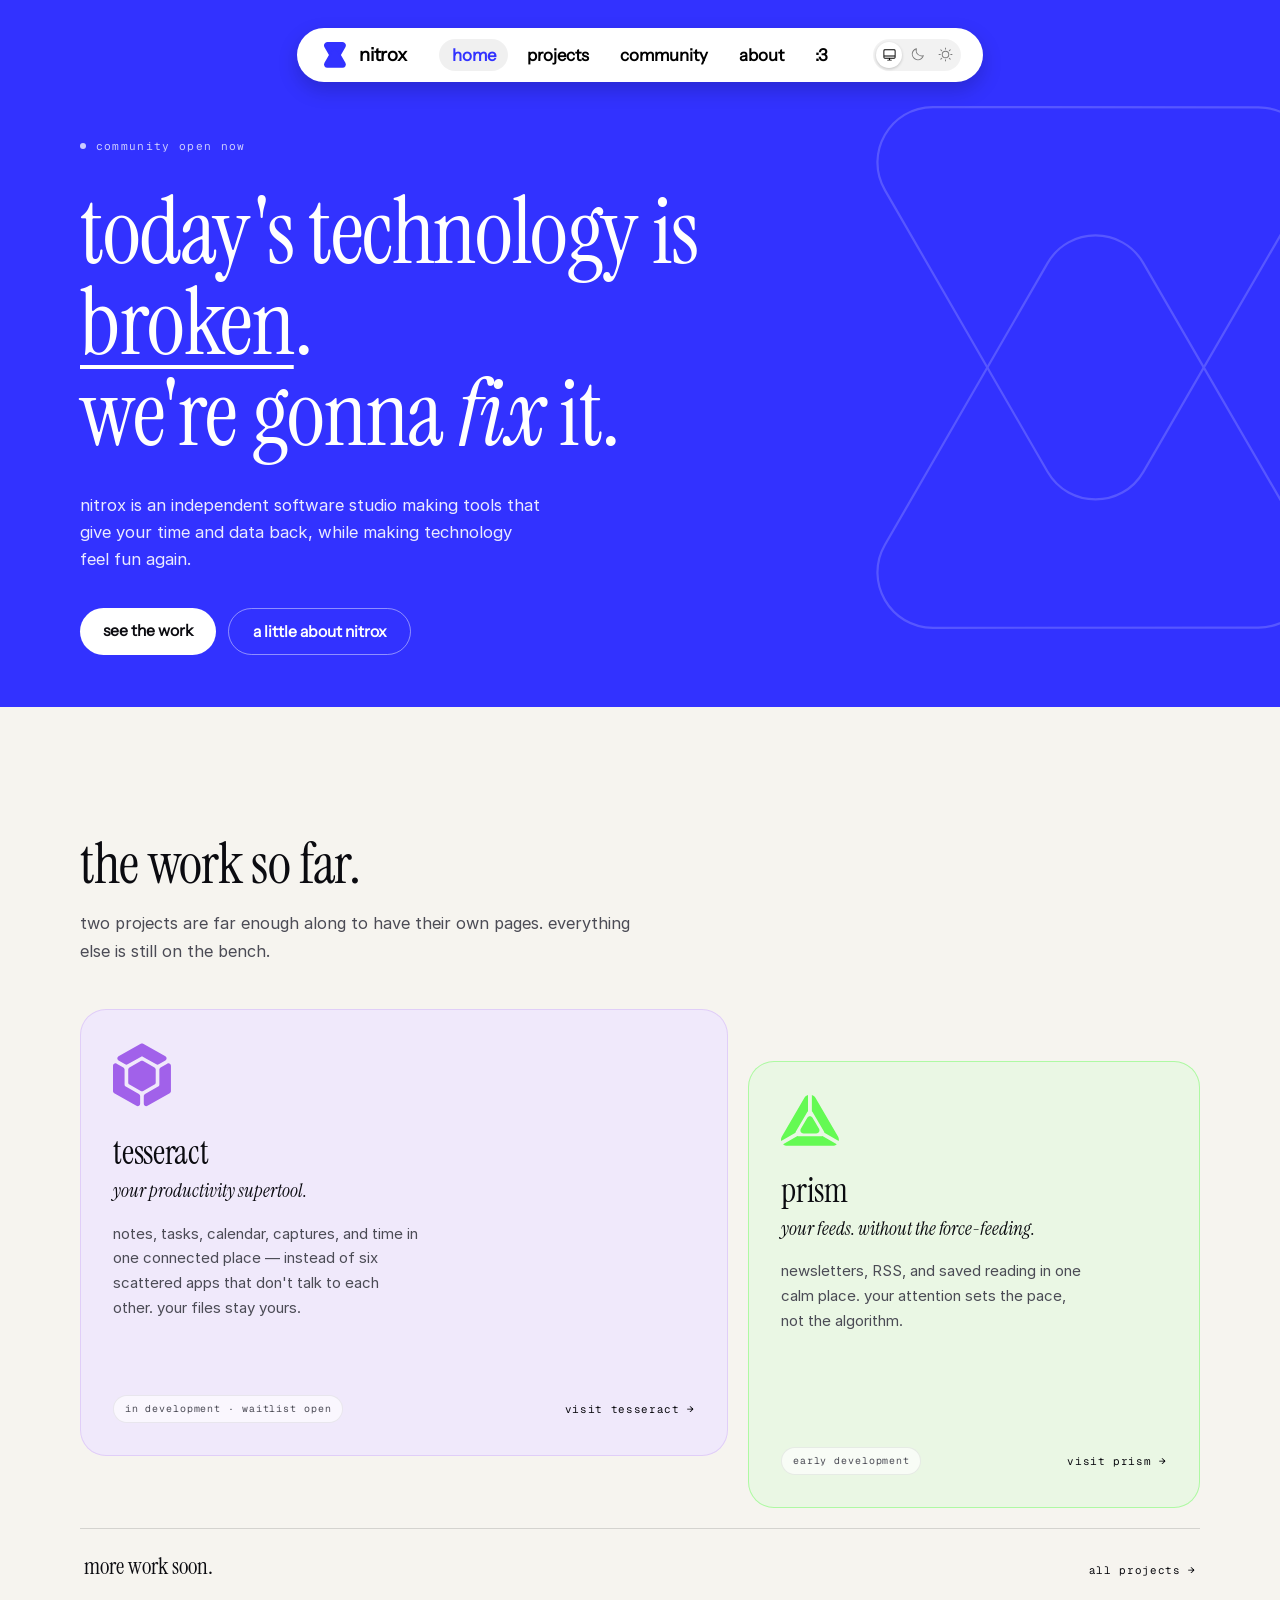
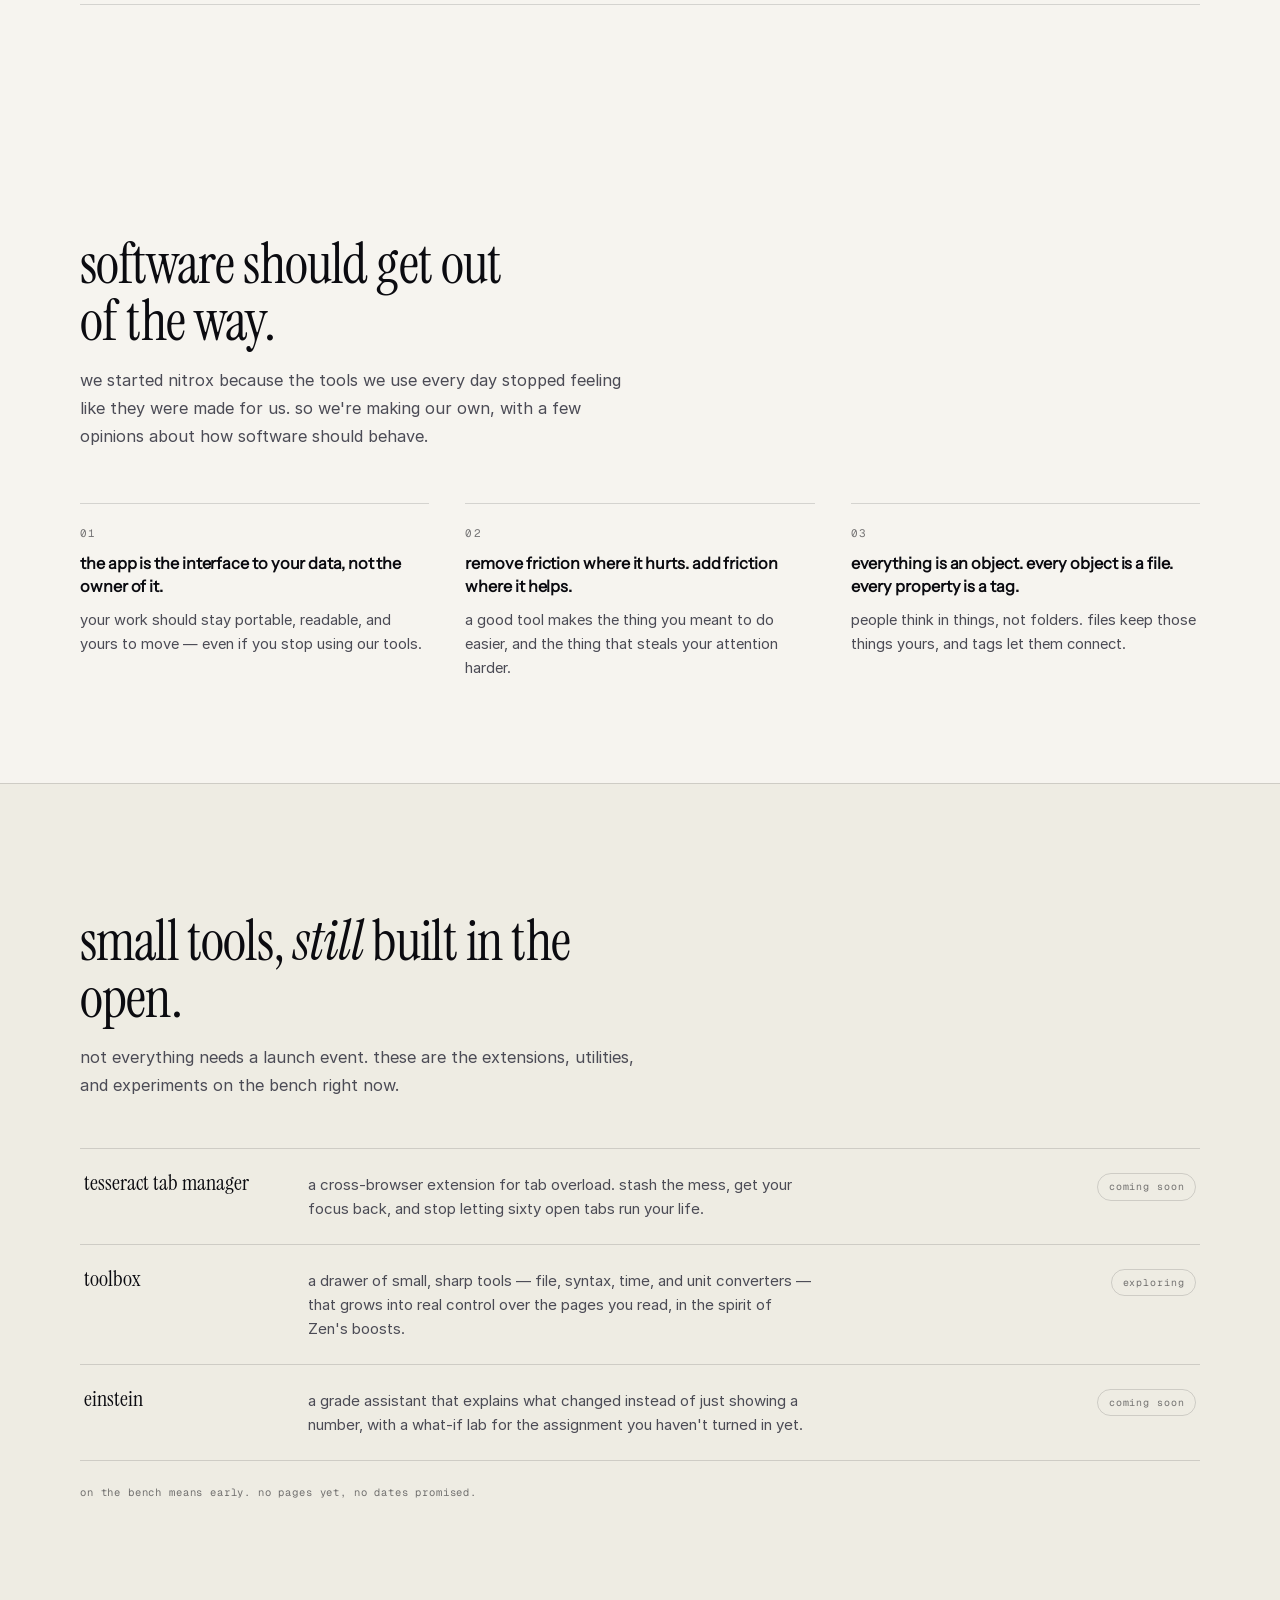
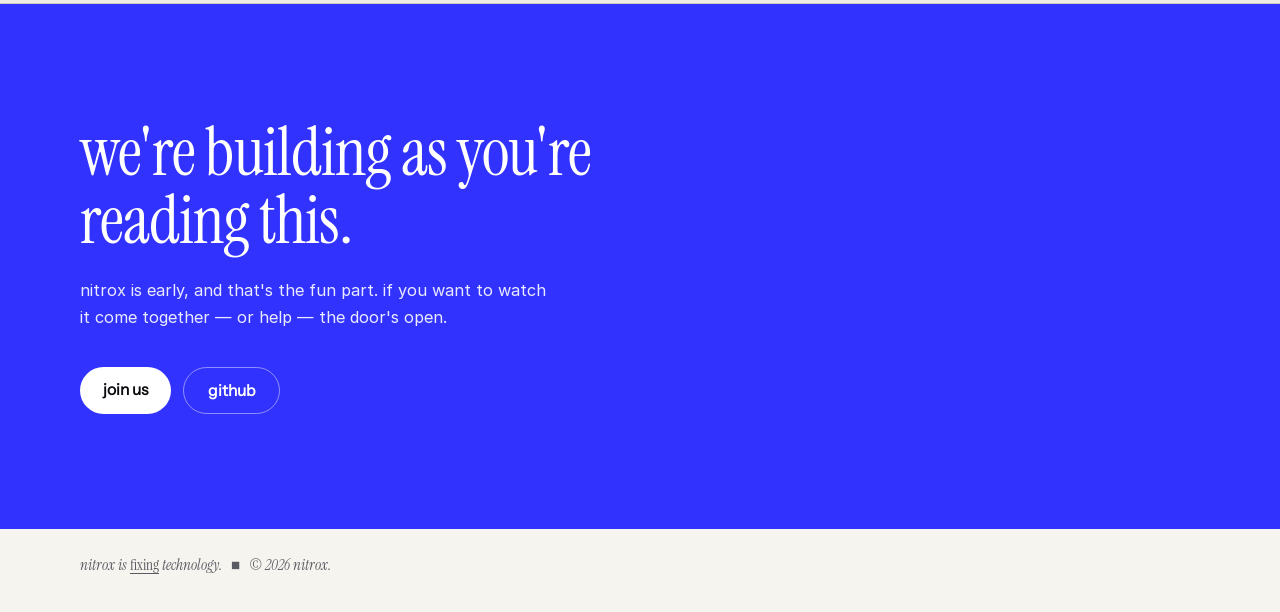
==== commit 983bcb2a: "home: extend the blue field above the navbar The nav's 28px top margin collapsed through #nav-placeh" ====
--- a/index.html
+++ b/index.html
@@ -145,7 +145,7 @@
         <section class="section bench">
             <div class="wrap">
                 <!--<p class="section-label" data-reveal>03 — the workbench</p>-->
-                <h2 class="section-title" data-reveal>small tools, built in the open.</h2>
+                <h2 class="section-title" data-reveal>small tools, <i>still</i> built in the open.</h2>
                 <p class="section-lede" data-reveal>
                     not everything needs a launch event. these are the extensions,
                     utilities, and experiments on the bench right now.
--- a/home.css
+++ b/home.css
@@ -98,8 +98,11 @@
   color: var(--home-ink);
 }
 
-/* the floating pill floats on the blue field, not on a paper strip */
+/* the floating pill floats on the blue field, not on a paper strip.
+   flow-root keeps the nav's top margin inside this div so the blue also
+   covers the gap above the pill (a collapsed margin let the body show). */
 .home #nav-placeholder {
+  display: flow-root;
   background-color: var(--blue);
 }
 
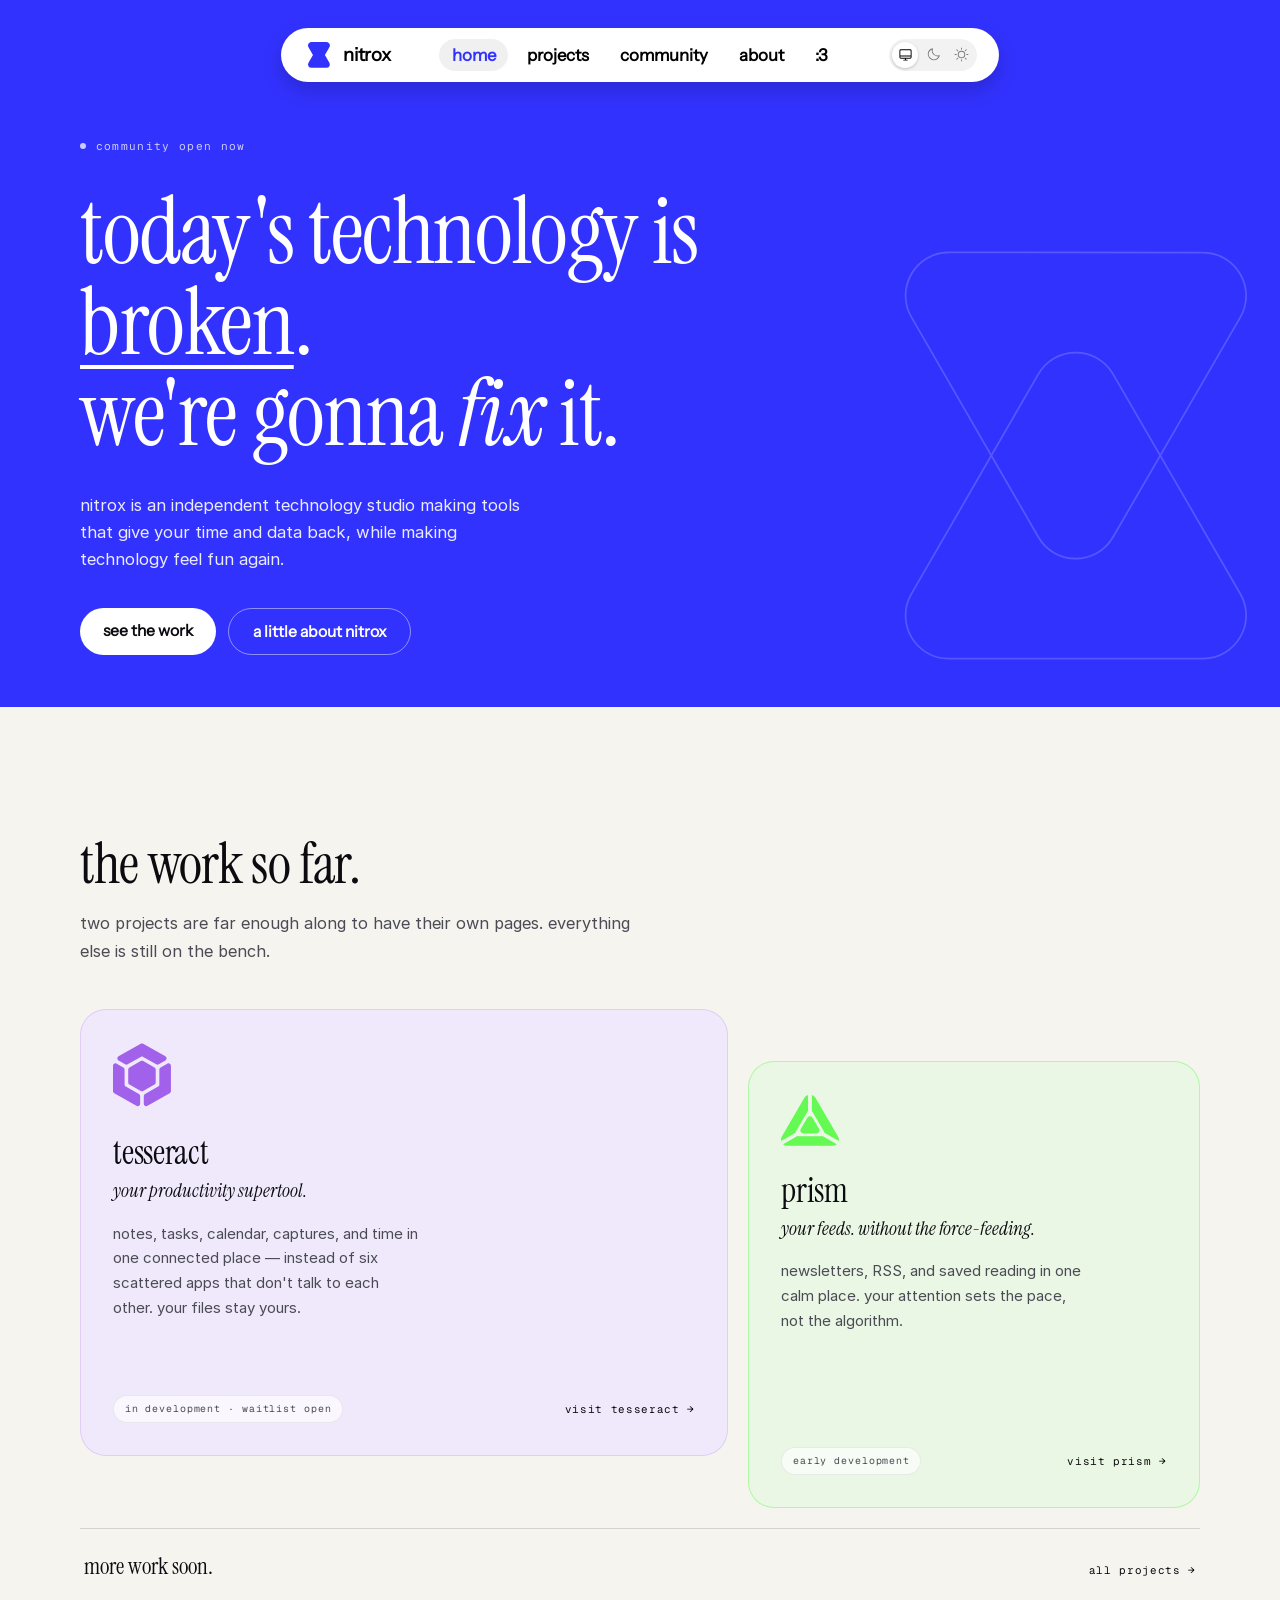
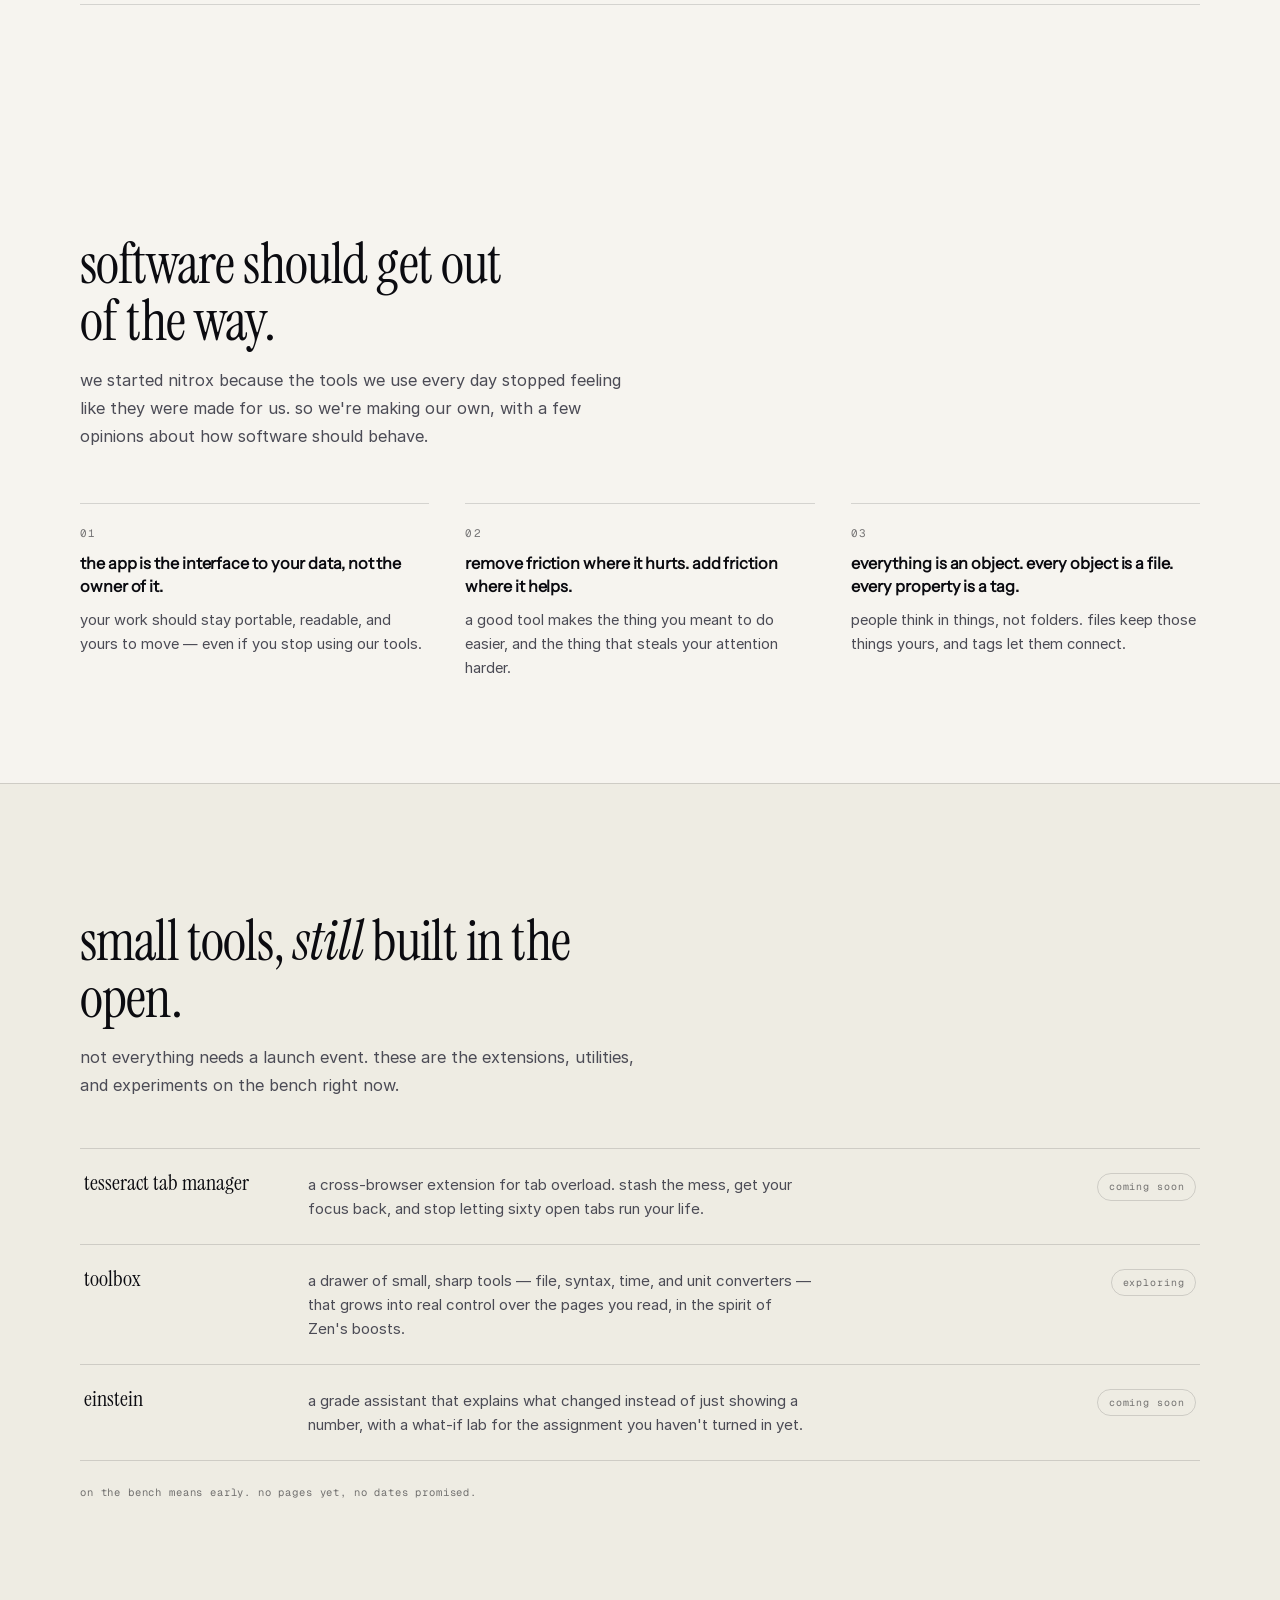
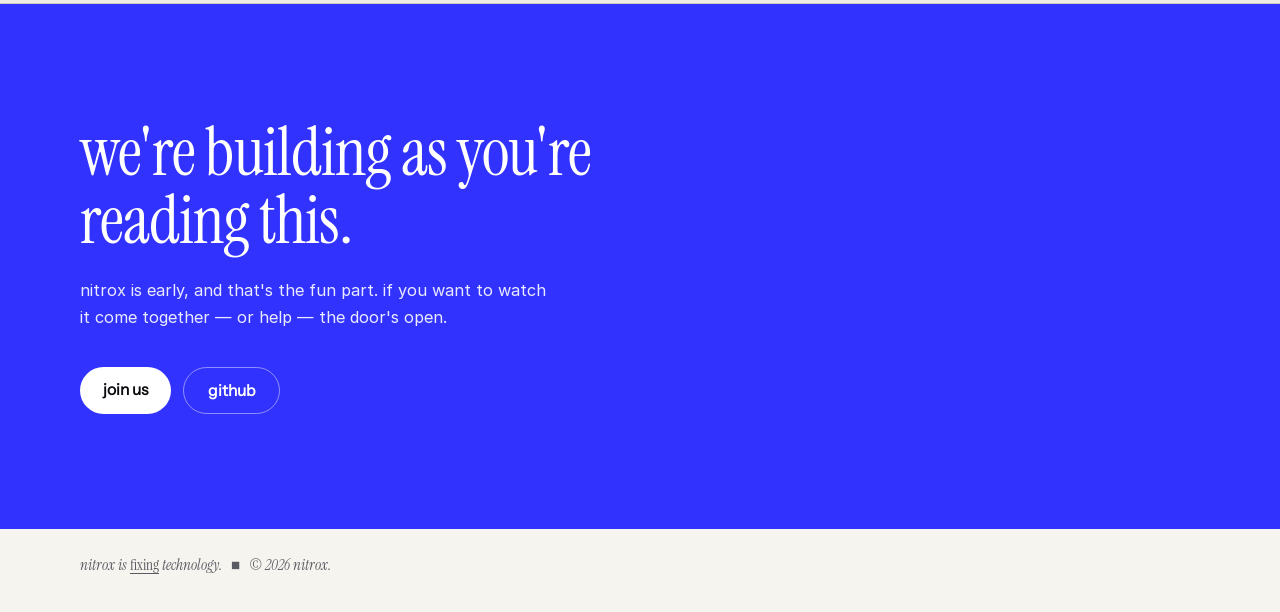
==== commit 9e0e5755: "bkup 10.26.2026 05:14am — Model: Inkling/free (openrouter, provider: openrouter)" ====
--- a/index.html
+++ b/index.html
@@ -4,7 +4,7 @@
     <meta charset="UTF-8">
     <meta name="viewport" content="width=device-width, initial-scale=1.0">
     <title>nitrox is fixing technology.</title>
-    <meta name="description" content="nitrox is an independent software studio making tools that give your time and data back.">
+    <meta name="description" content="nitrox is an independent technology studio making tools that give your time and data back.">
 
     <meta property="og:title" content="nitrox is fixing technology.">
     <meta property="og:description" content="an independent software studio making tools that give your time and data back.">
@@ -27,10 +27,12 @@
     <main>
         <!-- ============ HERO ============ -->
         <section class="hero-field">
-            <svg class="hero-mark" viewBox="0 0 141 152" fill="none" aria-hidden="true">
-                <path d="M83.0651 103.897C77.2824 113.882 62.8631 113.872 57.0943 103.879L12.9996 27.5C7.22423 17.496 14.4492 4.99241 26.0006 5.00039L114.296 5.06139C125.847 5.06938 133.055 17.583 127.266 27.579L83.0651 103.897Z" stroke="white" stroke-width="0.6" stroke-linecap="round" stroke-linejoin="round"/>
-                <path d="M83.0651 47.2766C77.2824 37.292 62.8631 37.302 57.0943 47.2945L12.9997 123.674C7.22425 133.678 14.4492 146.181 26.0006 146.173L114.296 146.112C125.847 146.104 133.055 133.591 127.266 123.595L83.0651 47.2766Z" stroke="white" stroke-width="0.6" stroke-linecap="round" stroke-linejoin="round"/>
-            </svg>
+            <div class="hero-stage wrap" aria-hidden="true">
+                <svg class="hero-mark" viewBox="0 0 141 152" fill="none">
+                    <path d="M83.0651 103.897C77.2824 113.882 62.8631 113.872 57.0943 103.879L12.9996 27.5C7.22423 17.496 14.4492 4.99241 26.0006 5.00039L114.296 5.06139C125.847 5.06938 133.055 17.583 127.266 27.579L83.0651 103.897Z" stroke="white" stroke-width="0.6" stroke-linecap="round" stroke-linejoin="round"/>
+                    <path d="M83.0651 47.2766C77.2824 37.292 62.8631 37.302 57.0943 47.2945L12.9997 123.674C7.22425 133.678 14.4492 146.181 26.0006 146.173L114.296 146.112C125.847 146.104 133.055 133.591 127.266 123.595L83.0651 47.2766Z" stroke="white" stroke-width="0.6" stroke-linecap="round" stroke-linejoin="round"/>
+                </svg>
+            </div>
 
             <div class="hero-inner">
                 <p class="eyebrow">community open now</p>
@@ -41,7 +43,7 @@
                 </h1>
 
                 <p class="hero-lede">
-                    nitrox is an independent software studio making tools that give your
+                    nitrox is an independent technology studio making tools that give your
                     time and data back, while making technology feel fun again.
                 </p>
 
--- a/styles.css
+++ b/styles.css
@@ -114,7 +114,9 @@
 .page {
     max-width: 900px;
     margin: 0 auto;
-    padding: 40px 24px;
+    /* top padding removed 10.23.2026 — the navbar now sits outside .page on
+       non-home pages, so its own 28px top margin matches the homepage */
+    padding: 0 24px 40px;
     box-sizing: border-box;
 }
 
@@ -231,14 +233,16 @@
 
 
 /* Navigation */
-/* 10.22.2026 — floating white pill navbar, centered, ~50vw wide */
+/* 10.22.2026 — floating white pill navbar, centered
+   10.23.2026 — width hugs its content instead of a fixed 50vw, and the
+   brand→links gap carries the extra air (1.5x) so the pill keeps its rhythm
+   without the empty right side on pages that have no theme picker. */
 .nitrox-nav {
     display: flex;
     justify-content: center;
     align-items: center;
-    gap: 2rem;
-    width: 50vw;
-    min-width: max-content;
+    gap: 3rem;
+    width: max-content;
     max-width: calc(100vw - 32px);
     margin: 28px auto 3rem auto;
     padding: 10px 22px;
@@ -249,6 +253,10 @@
     position: relative;
     z-index: 10;
 }
+
+/* desktop: the pill hugs its content, so the three groups simply sit in order —
+   brand, links, theme picker. The 3rem gap does the spacing that the old
+   1fr/auto/1fr grid used to fake. */
 
 /* collapsible menu — 10.22.2026
    desktop: contents, so .nav-links stays a direct child of the pill
@@ -310,7 +318,6 @@
     display: inline-flex;
     align-items: center;
     gap: 2px;
-    margin-left: auto;
     padding: 3px;
     border-radius: 999px;
     background-color: rgba(0, 0, 0, 0.05);
@@ -411,7 +418,6 @@
     display: flex;
     align-items: center;
     gap: 8px;
-    margin-right: auto;
 }
 
 .nav-brand-text {
--- a/home.css
+++ b/home.css
@@ -159,15 +159,44 @@
   margin: 0 auto;
 }
 
+/* The mark is positioned against the content column, not the window. The stage
+   is the same width as `.hero-inner` (via `.wrap`) but spans the whole field, so
+   zooming out widens the blue field while the mark keeps its distance from the
+   copy instead of sliding out to the screen edge. */
+.hero-stage {
+  position: absolute;
+  inset: 0;
+  pointer-events: none;
+}
+
+/* Anchored by its top edge a quarter of the way down the blue field, measured
+   from the navbar. Sizing against the field's own height (rather than only the
+   viewport width) is what keeps it off the top edge and inside the field: at
+   top 25% there is 70% of the field left for the mark, and 70% is what it gets.
+   `height` + `width: auto` keeps the SVG's 141:152 ratio.
+   `right` is measured from the content column, so the mark keeps its distance
+   from the copy at any zoom: 15% of the column past its right edge, but never
+   more than the empty margin outside the column, so the shape stays on screen
+   when the window is barely wider than the copy. */
 .hero-mark {
   position: absolute;
-  top: 46%;
-  right: -6%;
-  width: min(46vw, 520px);
-  height: auto;
-  transform: translateY(-50%);
+  top: 25%;
+  right: calc(-1 * min(15%, (100vw - 100%) / 2));
+  height: 70%;
+  width: auto;
   opacity: 0.18;
   pointer-events: none;
+}
+
+/* On phones the field is short and the old viewport-width ratio already put the
+   mark about a quarter of the way down, so keep that size and only pin the
+   position. */
+@media (max-width: 760px) {
+  .hero-mark {
+    top: 24%;
+    width: min(46vw, 520px);
+    height: auto;
+  }
 }
 
 .eyebrow {
